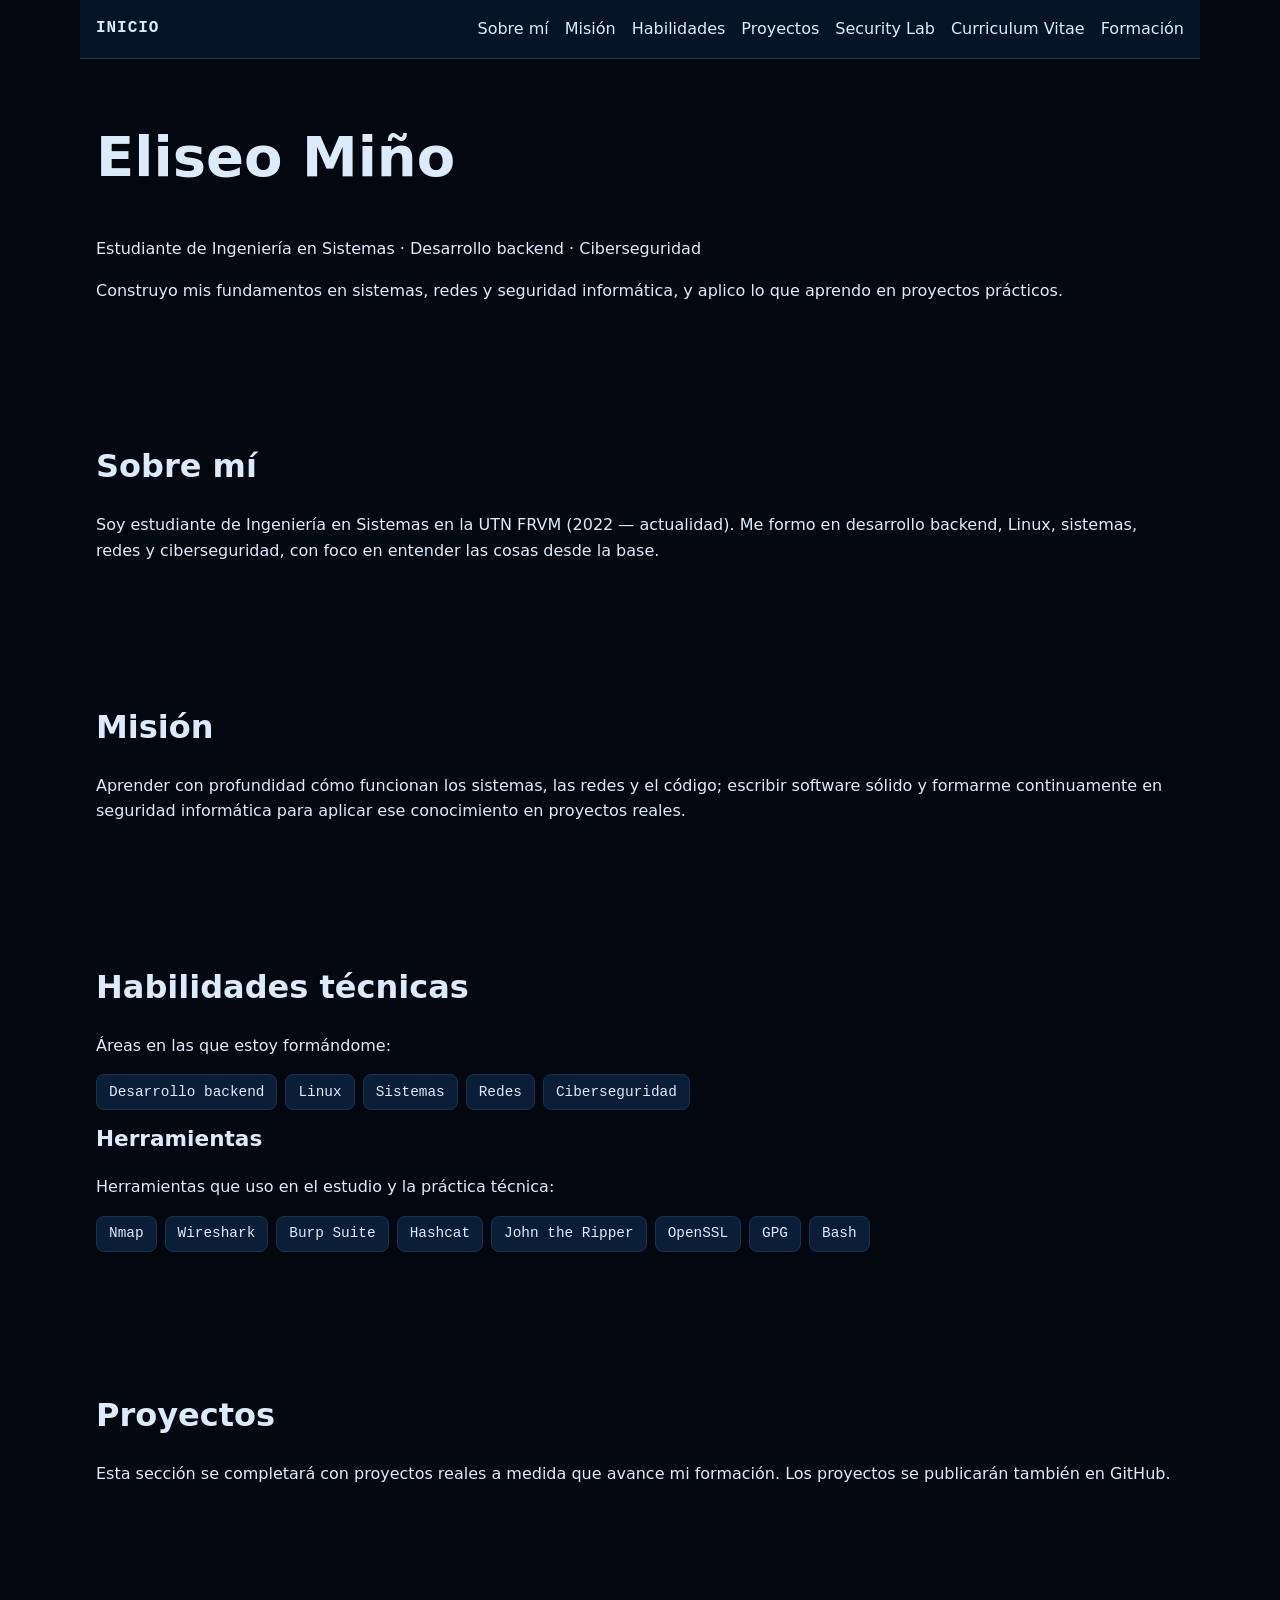
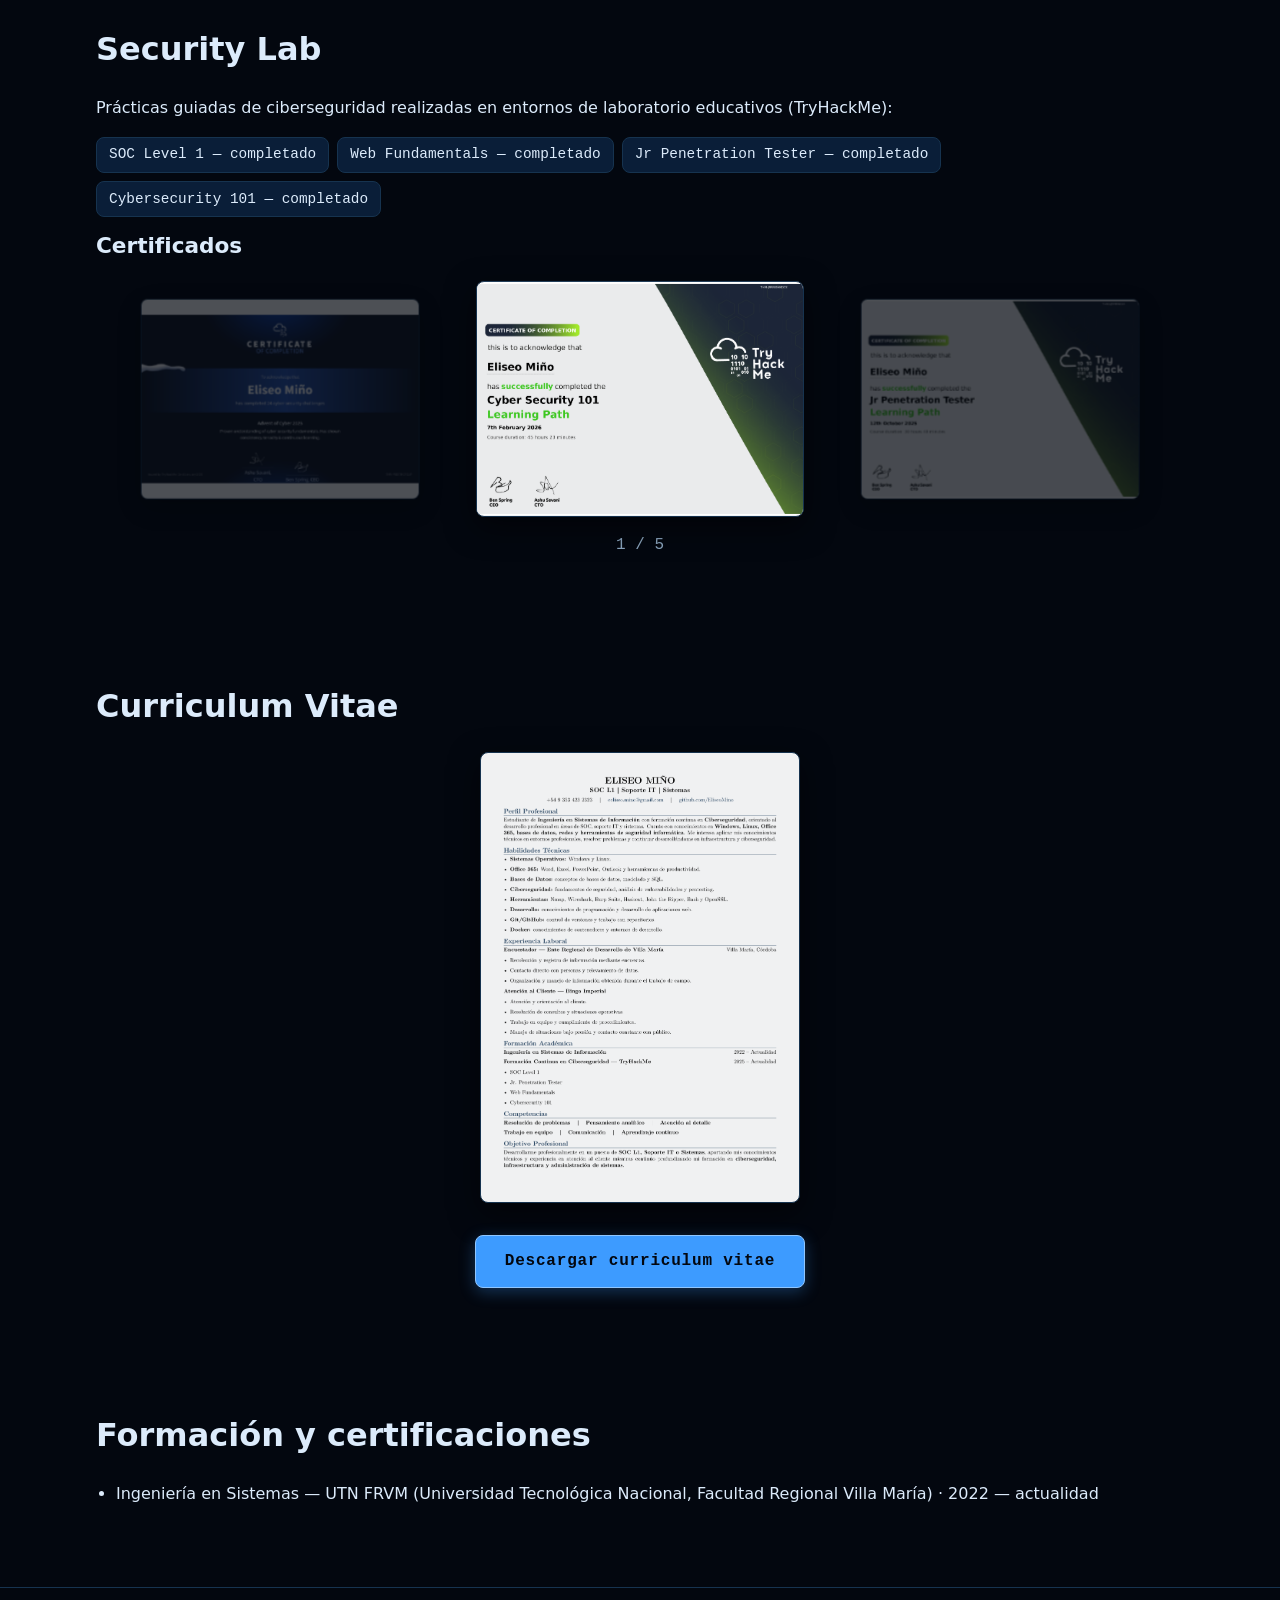
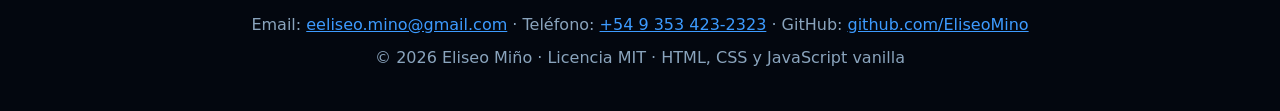
==== index.html @ e54cd727 "c8" ====
<!DOCTYPE html>
<html lang="es-AR">
<head>
  <meta charset="UTF-8">
  <meta name="viewport" content="width=device-width, initial-scale=1.0">
  <meta name="description" content="Portfolio de Eliseo Miño, estudiante de Ingeniería en Sistemas, desarrollador backend y estudiante de ciberseguridad.">
  <meta name="author" content="Eliseo Miño">
  <title>Eliseo Miño — Ingeniería en Sistemas, Desarrollo y Ciberseguridad</title>
  <link rel="stylesheet" href="css/base.css">
  <link rel="stylesheet" href="css/components.css">
  <link rel="stylesheet" href="css/sections.css">
  <link rel="stylesheet" href="css/responsive.css">
</head>
<body>
  <a class="skip-link" href="#contenido">Saltar al contenido</a>

  <header class="site-header">
    <a class="site-header__brand" href="#hero">INICIO</a>
    <nav class="site-nav" aria-label="Navegación principal">
      <ul>
        <li><a href="#sobre-mi">Sobre mí</a></li>
        <li><a href="#mision">Misión</a></li>
        <li><a href="#habilidades">Habilidades</a></li>
        <li><a href="#proyectos">Proyectos</a></li>
        <li><a href="#security-lab">Security Lab</a></li>
        <li><a href="#cv">Curriculum Vitae</a></li>
        <li><a href="#formacion">Formación</a></li>
      </ul>
    </nav>
  </header>

  <main id="contenido">
    <section id="hero" class="section section--hero" aria-labelledby="hero-titulo">
      <h1 id="hero-titulo">Eliseo Miño</h1>
      <p class="hero__rol">Estudiante de Ingeniería en Sistemas · Desarrollo backend · Ciberseguridad</p>
      <p class="hero__resumen">Construyo mis fundamentos en sistemas, redes y seguridad informática, y aplico lo que aprendo en proyectos prácticos.</p>
    </section>

    <section id="sobre-mi" class="section" aria-labelledby="sobre-mi-titulo">
      <h2 id="sobre-mi-titulo">Sobre mí</h2>
      <p>Soy estudiante de Ingeniería en Sistemas en la UTN FRVM (2022 — actualidad). Me formo en desarrollo backend, Linux, sistemas, redes y ciberseguridad, con foco en entender las cosas desde la base.</p>
    </section>

    <section id="mision" class="section" aria-labelledby="mision-titulo">
      <h2 id="mision-titulo">Misión</h2>
      <p>Aprender con profundidad cómo funcionan los sistemas, las redes y el código; escribir software sólido y formarme continuamente en seguridad informática para aplicar ese conocimiento en proyectos reales.</p>
    </section>

    <section id="habilidades" class="section" aria-labelledby="habilidades-titulo">
      <h2 id="habilidades-titulo">Habilidades técnicas</h2>
      <p>Áreas en las que estoy formándome:</p>
      <ul class="tags" id="areas-list">
        <li>Desarrollo backend</li>
        <li>Linux</li>
        <li>Sistemas</li>
        <li>Redes</li>
        <li>Ciberseguridad</li>
      </ul>
      <h3>Herramientas</h3>
      <p>Herramientas que uso en el estudio y la práctica técnica:</p>
      <ul class="tags" id="tools-list">
        <li>Nmap</li>
        <li>Wireshark</li>
        <li>Burp Suite</li>
        <li>Hashcat</li>
        <li>John the Ripper</li>
        <li>OpenSSL</li>
        <li>GPG</li>
        <li>Bash</li>
      </ul>
    </section>

    <section id="proyectos" class="section" aria-labelledby="proyectos-titulo">
      <h2 id="proyectos-titulo">Proyectos</h2>
      <p>Esta sección se completará con proyectos reales a medida que avance mi formación. Los proyectos se publicarán también en GitHub.</p>
      <div id="proyectos__card-list" class="project-card-list"></div>
    </section>

    <section id="security-lab" class="section" aria-labelledby="security-lab-titulo">
      <h2 id="security-lab-titulo">Security Lab</h2>
      <p>Prácticas guiadas de ciberseguridad realizadas en entornos de laboratorio educativos (TryHackMe):</p>
      <ul class="tags" id="security-list">
        <li>SOC Level 1 — completado</li>
        <li>Web Fundamentals — completado</li>
        <li>Jr Penetration Tester — completado</li>
        <li>Cybersecurity 101 — completado</li>
      </ul>
      <h3 id="certificados-titulo">Certificados</h3>
      <div class="cert-slider" id="cert-slider" aria-label="Certificados de los Security Labs">
        <ul class="cert-slider__track" tabindex="0" aria-label="Galería de certificados. Las imágenes laterales cambian el certificado visible.">
          <li class="cert-slide">
            <img src="assets/images/THM-101.webp" alt="Certificado TryHackMe — THM-101">
          </li>
          <li class="cert-slide">
            <img src="assets/images/THM-RED1.webp" alt="Certificado TryHackMe — THM-RED1">
          </li>
          <li class="cert-slide">
            <img src="assets/images/THM-RED2.webp" alt="Certificado TryHackMe — THM-RED2">
          </li>
          <li class="cert-slide">
            <img src="assets/images/THM-SOC1.webp" alt="Certificado TryHackMe — THM-SOC1">
          </li>
          <li class="cert-slide">
            <img src="assets/images/THM-WDETHCFOJP.webp" alt="Certificado TryHackMe — THM-WDETHCFOJP">
          </li>
        </ul>
        <p class="cert-slider__counter" id="cert-counter" aria-live="polite">1 / 5</p>
      </div>
    </section>

    <section id="cv" class="section" aria-labelledby="cv-titulo">
      <h2 id="cv-titulo">Curriculum Vitae</h2>
      <figure class="cv-preview">
        <img class="cv-preview__img" src="assets/images/CV.webp" alt="Vista previa del curriculum vitae de Eliseo Miño">
      </figure>
      <p class="cv-actions">
        <a class="btn" href="assets/documents/CV.pdf" download>Descargar curriculum vitae</a>
      </p>
    </section>

    <section id="formacion" class="section" aria-labelledby="formacion-titulo">
      <h2 id="formacion-titulo">Formación y certificaciones</h2>
      <ul>
        <li>Ingeniería en Sistemas — UTN FRVM (Universidad Tecnológica Nacional, Facultad Regional Villa María) · 2022 — actualidad</li>
      </ul>
    </section>
  </main>

  <footer class="site-footer">
    <p class="site-footer__contact">
      Email: <a href="mailto:eeliseo.mino@gmail.com">eeliseo.mino@gmail.com</a> ·
      Teléfono: <a href="tel:+5493534232323">+54 9 353 423-2323</a> ·
      GitHub: <a href="https://github.com/EliseoMino" rel="noopener noreferrer">github.com/EliseoMino</a>
    </p>
    <p>© 2026 Eliseo Miño · Licencia MIT · HTML, CSS y JavaScript vanilla</p>
  </footer>

  <div class="lightbox" id="cert-lightbox" hidden role="dialog" aria-modal="true" aria-label="Vista ampliada de imagen">
    <figure class="lightbox__figure">
      <img id="cert-lightbox-img" src="" alt="">
      <figcaption id="cert-lightbox-caption" class="lightbox__caption"></figcaption>
    </figure>
    <button type="button" id="cert-lightbox-close" class="lightbox__close">Cerrar</button>
  </div>

  <script src="data/projects.js"></script>
  <script src="js/main.js"></script>
  <script src="js/navigation.js"></script>
  <script src="js/terminal.js"></script>
</body>
</html>
---- css/base.css ----
:root {
  --abyss: #03070f;
  --deep: #061428;
  --surface: #0a1e38;
  --border: #16334f;
  --accent: #3d9bff;
  --accent-soft: #8fc6ff;
  --text: #dcebfb;
  --muted: #8aa4bd;

  --font-sans: system-ui, "Segoe UI", Roboto, "Helvetica Neue", Arial, sans-serif;
  --font-mono: ui-monospace, "Cascadia Code", "JetBrains Mono", Consolas, monospace;

  --space-xs: 0.5rem;
  --space-sm: 1rem;
  --space-md: 1.5rem;
  --space-lg: 2.5rem;
  --space-xl: 4rem;

  --radius: 8px;
  --content-max: 70rem;
}

*,
*::before,
*::after {
  box-sizing: border-box;
}

html {
  scroll-behavior: smooth;
  scroll-padding-top: 5rem;
}

body {
  margin: 0;
  background-color: var(--abyss);
  color: var(--text);
  font-family: var(--font-sans);
  line-height: 1.6;
  -webkit-font-smoothing: antialiased;
}

h1,
h2,
h3,
h4 {
  margin-top: 0;
  line-height: 1.2;
}

h1 {
  font-size: clamp(2rem, 5vw, 3.5rem);
}

h2 {
  font-size: clamp(1.5rem, 3vw, 2rem);
}

h3 {
  font-size: clamp(1.1rem, 2vw, 1.35rem);
}

p,
ul,
ol {
  margin-top: 0;
}

ul,
ol {
  padding-left: 1.25rem;
}

a {
  color: var(--accent);
}

a:focus-visible {
  outline: 2px solid var(--accent-soft);
  outline-offset: 2px;
}

::selection {
  background-color: var(--accent);
  color: var(--abyss);
}

.sr-only {
  position: absolute;
  width: 1px;
  height: 1px;
  padding: 0;
  margin: -1px;
  overflow: hidden;
  clip: rect(0 0 0 0);
  white-space: nowrap;
  border: 0;
}

@media (prefers-reduced-motion: reduce) {
  html {
    scroll-behavior: auto;
  }

  *,
  *::before,
  *::after {
    animation-duration: 0.001ms !important;
    animation-iteration-count: 1 !important;
    transition-duration: 0.001ms !important;
  }
}
---- css/components.css ----
.skip-link {
  position: absolute;
  left: -999px;
  top: 0;
  z-index: 100;
  background-color: var(--surface);
  color: var(--text);
  padding: var(--space-sm);
  border-radius: 0 0 var(--radius) 0;
}

.skip-link:focus {
  left: 0;
}

.tags {
  display: flex;
  flex-wrap: wrap;
  gap: var(--space-xs);
  list-style: none;
  padding-left: 0;
}

.tags li {
  background-color: var(--surface);
  border: 1px solid var(--border);
  border-radius: var(--radius);
  padding: 0.35rem 0.75rem;
  font-family: var(--font-mono);
  font-size: 0.9rem;
}

.cert-slider {
  --cert-w: clamp(13rem, 32vw, 20.5rem);
  --cert-gap: clamp(1rem, 3vw, 2rem);
  --cert-offset: calc(var(--cert-w) + var(--cert-gap));
  --cert-h: calc(var(--cert-w) * 0.72);
  max-width: 100%;
  margin-inline: auto;
}

.cert-slider__track {
  display: flex;
  flex-wrap: wrap;
  justify-content: center;
  gap: var(--space-sm);
  margin: 0;
  padding: 0;
  list-style: none;
}

.cert-slide {
  width: var(--cert-w);
  max-width: 100%;
}

.cert-slide img {
  display: block;
  width: 100%;
  height: auto;
  background-color: #ffffff;
  border: 1px solid var(--border);
  border-radius: var(--radius);
  box-shadow: 0 10px 30px rgba(0, 0, 0, 0.55);
}

.cert-slider.is-js .cert-slider__track {
  height: var(--cert-h);
  flex-wrap: nowrap;
  position: relative;
}

.cert-slider.is-js .cert-slide {
  position: absolute;
  top: 50%;
  left: 50%;
  width: var(--cert-w);
  max-width: 82vw;
  height: 100%;
  transform: translate(-50%, -50%) scale(0.85);
  opacity: 0.4;
  filter: brightness(0.75) saturate(0.9);
  transition: transform 0.6s ease, opacity 0.6s ease, filter 0.6s ease;
  will-change: transform, opacity;
  cursor: pointer;
}

.cert-slider.is-js .cert-slide:focus-visible {
  outline: 2px solid var(--accent-soft);
  outline-offset: 2px;
}

.cert-slider.is-js .cert-slide img {
  width: 100%;
  height: 100%;
  object-fit: contain;
}

.cert-slider.is-js .cert-slide[hidden] {
  display: none;
}

.cert-slider.is-js .cert-slide.is-active {
  transform: translate(-50%, -50%) scale(1);
  opacity: 1;
  filter: none;
  z-index: 3;
}

.cert-slider.is-js .cert-slide.is-prev,
.cert-slider.is-js .cert-slide.is-next {
  z-index: 2;
}

.cert-slider.is-js .cert-slide.is-prev {
  transform: translate(calc(-50% - var(--cert-offset)), -50%) scale(0.85);
}

.cert-slider.is-js .cert-slide.is-next {
  transform: translate(calc(-50% + var(--cert-offset)), -50%) scale(0.85);
}

.cert-slider__counter {
  margin: var(--space-sm) 0 0;
  color: var(--muted);
  font-family: var(--font-mono);
  text-align: center;
}

.btn {
  display: inline-block;
  background-color: var(--accent);
  color: var(--abyss);
  border: 1px solid var(--accent-soft);
  border-radius: var(--radius);
  padding: 0.8rem 1.8rem;
  min-height: 48px;
  font-family: var(--font-mono);
  font-size: 1rem;
  font-weight: 700;
  letter-spacing: 0.05em;
  text-decoration: none;
  box-shadow: 0 4px 16px rgba(61, 155, 255, 0.3);
  transition: background-color 0.2s ease, box-shadow 0.2s ease, transform 0.2s ease;
  cursor: pointer;
}

.btn:hover {
  background-color: var(--accent-soft);
  color: var(--abyss);
  box-shadow: 0 6px 20px rgba(61, 155, 255, 0.4);
}

.btn:focus-visible {
  outline: 2px solid var(--text);
  outline-offset: 3px;
  box-shadow: 0 0 0 5px rgba(61, 155, 255, 0.35);
}

.lightbox {
  position: fixed;
  inset: 0;
  z-index: 200;
  display: flex;
  align-items: center;
  justify-content: center;
  background-color: rgba(0, 0, 0, 0.88);
  padding: var(--space-sm);
}

.lightbox[hidden] {
  display: none;
}

.lightbox__figure {
  margin: 0;
  max-width: 100%;
}

.lightbox__figure img {
  display: block;
  width: auto;
  max-width: 92vw;
  max-height: 82vh;
  background-color: #ffffff;
  border: 1px solid var(--border);
  border-radius: var(--radius);
  box-shadow: 0 20px 60px rgba(0, 0, 0, 0.6);
}

.lightbox__caption {
  margin-top: var(--space-sm);
  color: var(--text);
  font-family: var(--font-mono);
  text-align: center;
  opacity: 0.85;
}

.lightbox__close {
  position: absolute;
  top: var(--space-sm);
  right: var(--space-sm);
  background-color: var(--surface);
  color: var(--text);
  border: 1px solid var(--border);
  border-radius: var(--radius);
  padding: 0.5rem 1rem;
  min-height: 44px;
  font: inherit;
  cursor: pointer;
}

.lightbox__close:hover {
  border-color: var(--accent);
  color: var(--accent-soft);
}

.lightbox__close:focus-visible {
  outline: 2px solid var(--accent-soft);
  outline-offset: 2px;
}

.has-lightbox {
  overflow: hidden;
}
---- css/sections.css ----
.section {
  max-width: var(--content-max);
  margin-inline: auto;
  padding-inline: var(--space-sm);
  padding-block: var(--space-xl);
}

.section--hero {
  padding-block-start: var(--space-xl);
}

.site-header {
  position: sticky;
  top: 0;
  z-index: 50;
  display: flex;
  align-items: center;
  justify-content: space-between;
  flex-wrap: wrap;
  gap: var(--space-sm);
  max-width: var(--content-max);
  margin-inline: auto;
  padding-inline: var(--space-sm);
  padding-block: var(--space-sm);
  background-color: rgba(6, 20, 40, 0.96);
  border-bottom: 1px solid var(--border);
}

.site-header__brand {
  font-family: var(--font-mono);
  font-weight: 600;
  letter-spacing: 0.06em;
  color: var(--text);
  text-decoration: none;
}

.site-nav ul {
  display: flex;
  flex-wrap: wrap;
  gap: var(--space-sm);
  list-style: none;
  margin: 0;
  padding: 0;
}

.site-nav a {
  color: var(--text);
  text-decoration: none;
}

.site-nav a:hover {
  color: var(--accent);
}

.site-footer {
  border-top: 1px solid var(--border);
  color: var(--muted);
  padding-block: var(--space-md);
  text-align: center;
}

.site-footer__contact {
  margin-bottom: var(--space-xs);
}

.cv-preview {
  margin: 0;
  text-align: center;
}

.cv-preview__img {
  max-width: min(20rem, 100%);
  height: auto;
  background-color: #f0f1f2;
  border: 1px solid var(--border);
  border-radius: var(--radius);
  box-shadow: 0 10px 30px rgba(0, 0, 0, 0.55);
  cursor: zoom-in;
}

.cv-preview__img:focus-visible {
  outline: 2px solid var(--accent-soft);
  outline-offset: 2px;
}

.cv-actions {
  margin: var(--space-md) 0 0;
  text-align: center;
}
---- css/responsive.css ----
@media (max-width: 40rem) {
  .cert-slider {
    --cert-w: clamp(8.5rem, 31vw, 11.5rem);
    --cert-gap: 1rem;
  }
}
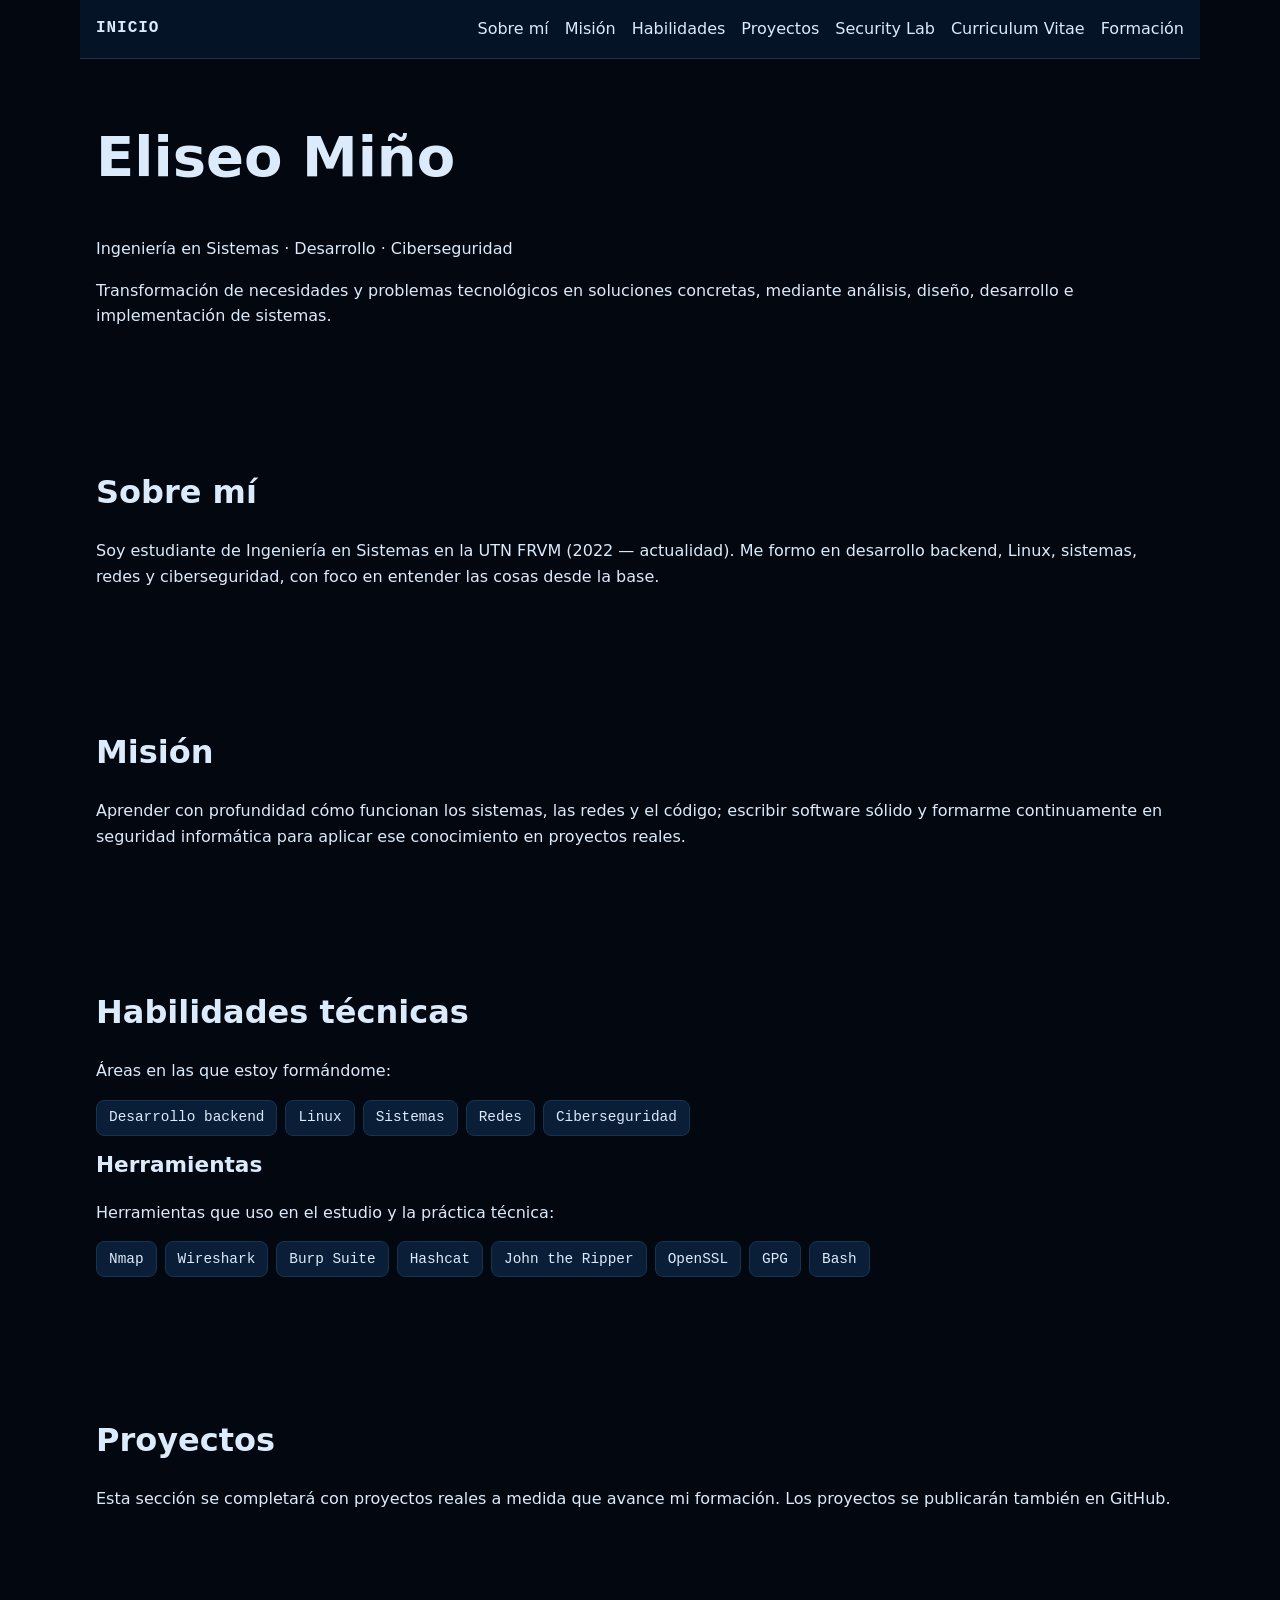
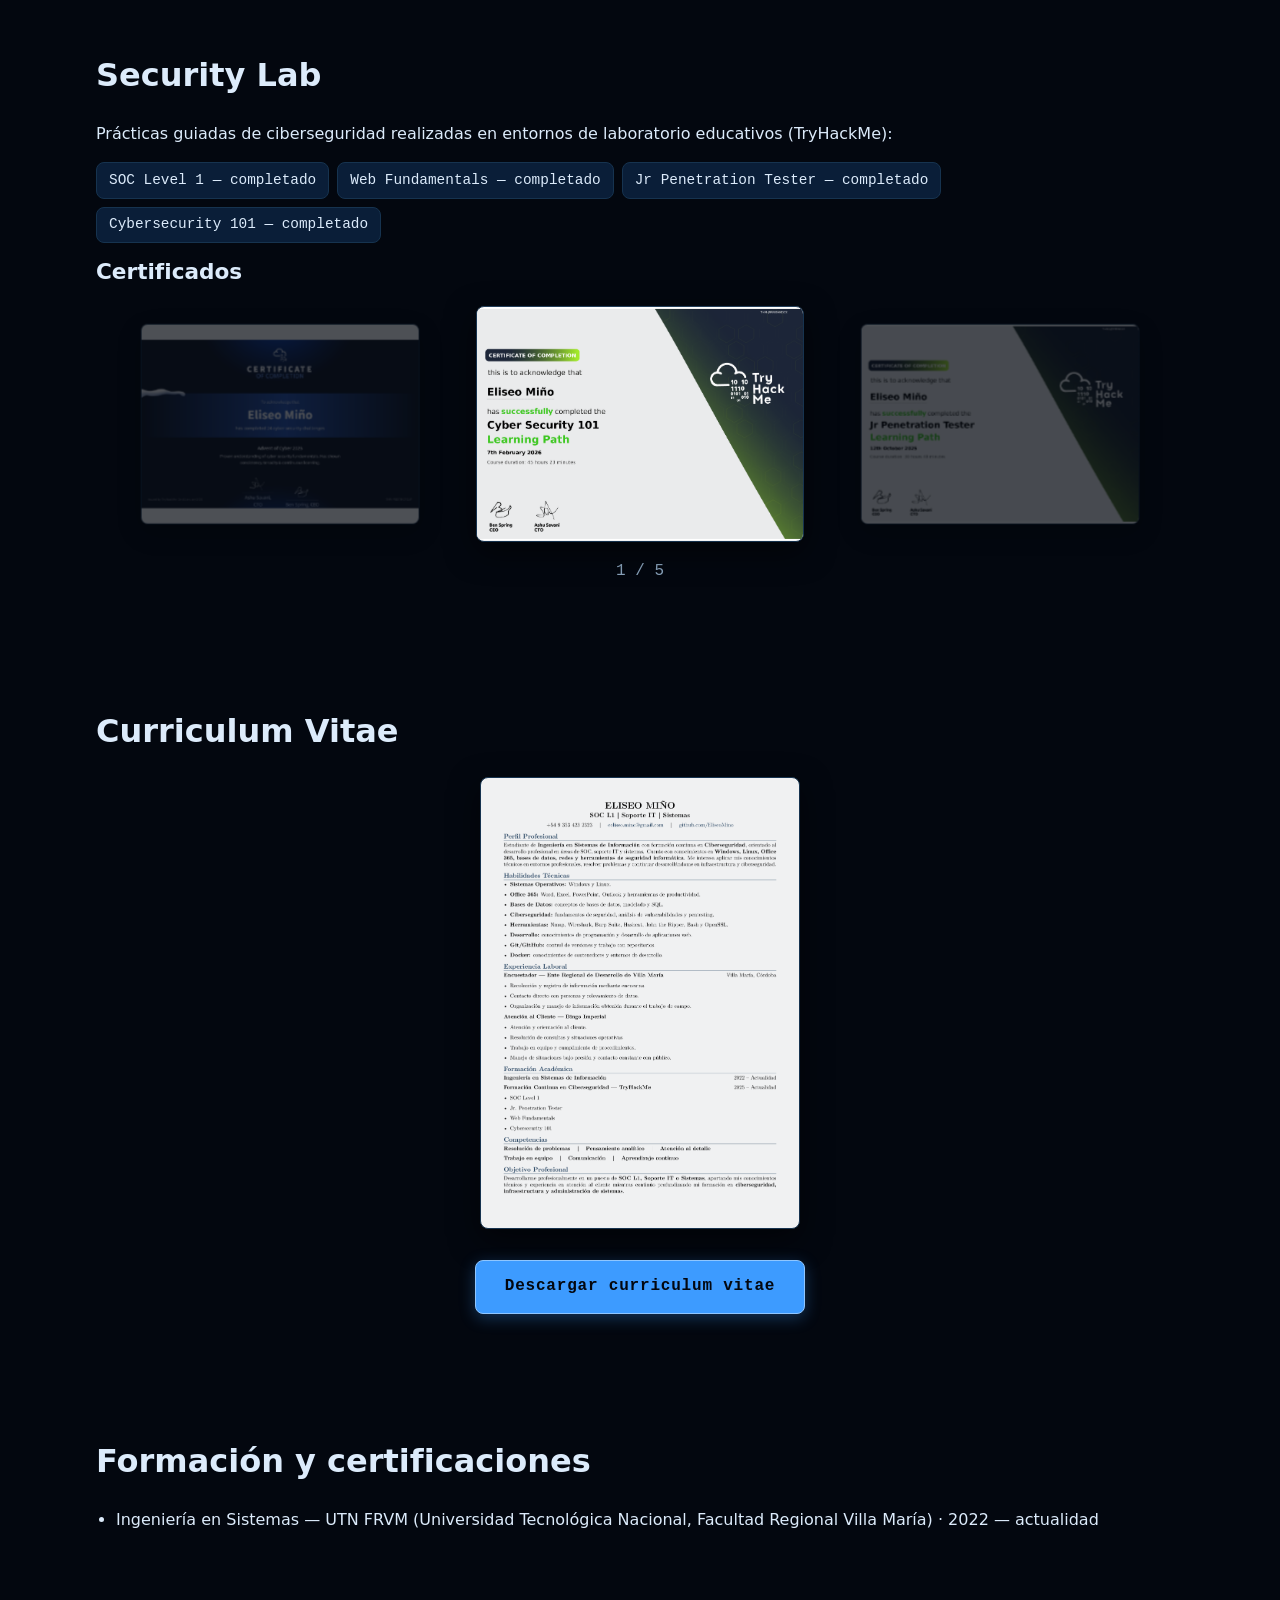
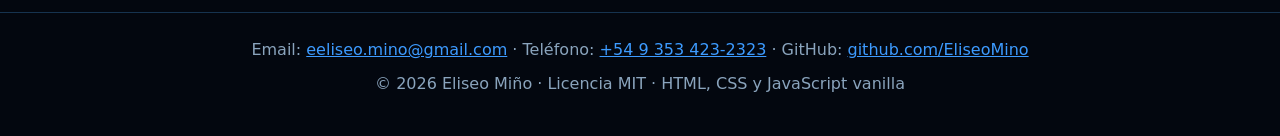
==== commit 1974c2a2: "c10" ====
--- a/index.html
+++ b/index.html
@@ -32,8 +32,8 @@
   <main id="contenido">
     <section id="hero" class="section section--hero" aria-labelledby="hero-titulo">
       <h1 id="hero-titulo">Eliseo Miño</h1>
-      <p class="hero__rol">Estudiante de Ingeniería en Sistemas · Desarrollo backend · Ciberseguridad</p>
-      <p class="hero__resumen">Construyo mis fundamentos en sistemas, redes y seguridad informática, y aplico lo que aprendo en proyectos prácticos.</p>
+      <p class="hero__rol">Ingeniería en Sistemas · Desarrollo · Ciberseguridad</p>
+      <p class="hero__resumen">Transformación de necesidades y problemas tecnológicos en soluciones concretas, mediante análisis, diseño, desarrollo e implementación de sistemas.</p>
     </section>
 
     <section id="sobre-mi" class="section" aria-labelledby="sobre-mi-titulo">
@@ -138,6 +138,9 @@
   <div class="lightbox" id="cert-lightbox" hidden role="dialog" aria-modal="true" aria-label="Vista ampliada de imagen">
     <figure class="lightbox__figure">
       <img id="cert-lightbox-img" src="" alt="">
+      <object id="cert-lightbox-pdf" class="lightbox__pdf" type="application/pdf" data="" hidden>
+        <p><a href="assets/documents/CV.pdf">No se pudo mostrar el PDF. Descargar curriculum vitae.</a></p>
+      </object>
       <figcaption id="cert-lightbox-caption" class="lightbox__caption"></figcaption>
     </figure>
     <button type="button" id="cert-lightbox-close" class="lightbox__close">Cerrar</button>
--- a/css/components.css
+++ b/css/components.css
@@ -188,6 +188,21 @@
   box-shadow: 0 20px 60px rgba(0, 0, 0, 0.6);
 }
 
+.lightbox__figure img[hidden],
+.lightbox__pdf[hidden] {
+  display: none;
+}
+
+.lightbox__pdf {
+  display: block;
+  width: min(90vw, 60rem);
+  height: 85vh;
+  background-color: #f0f1f2;
+  border: 1px solid var(--border);
+  border-radius: var(--radius);
+  box-shadow: 0 20px 60px rgba(0, 0, 0, 0.6);
+}
+
 .lightbox__caption {
   margin-top: var(--space-sm);
   color: var(--text);
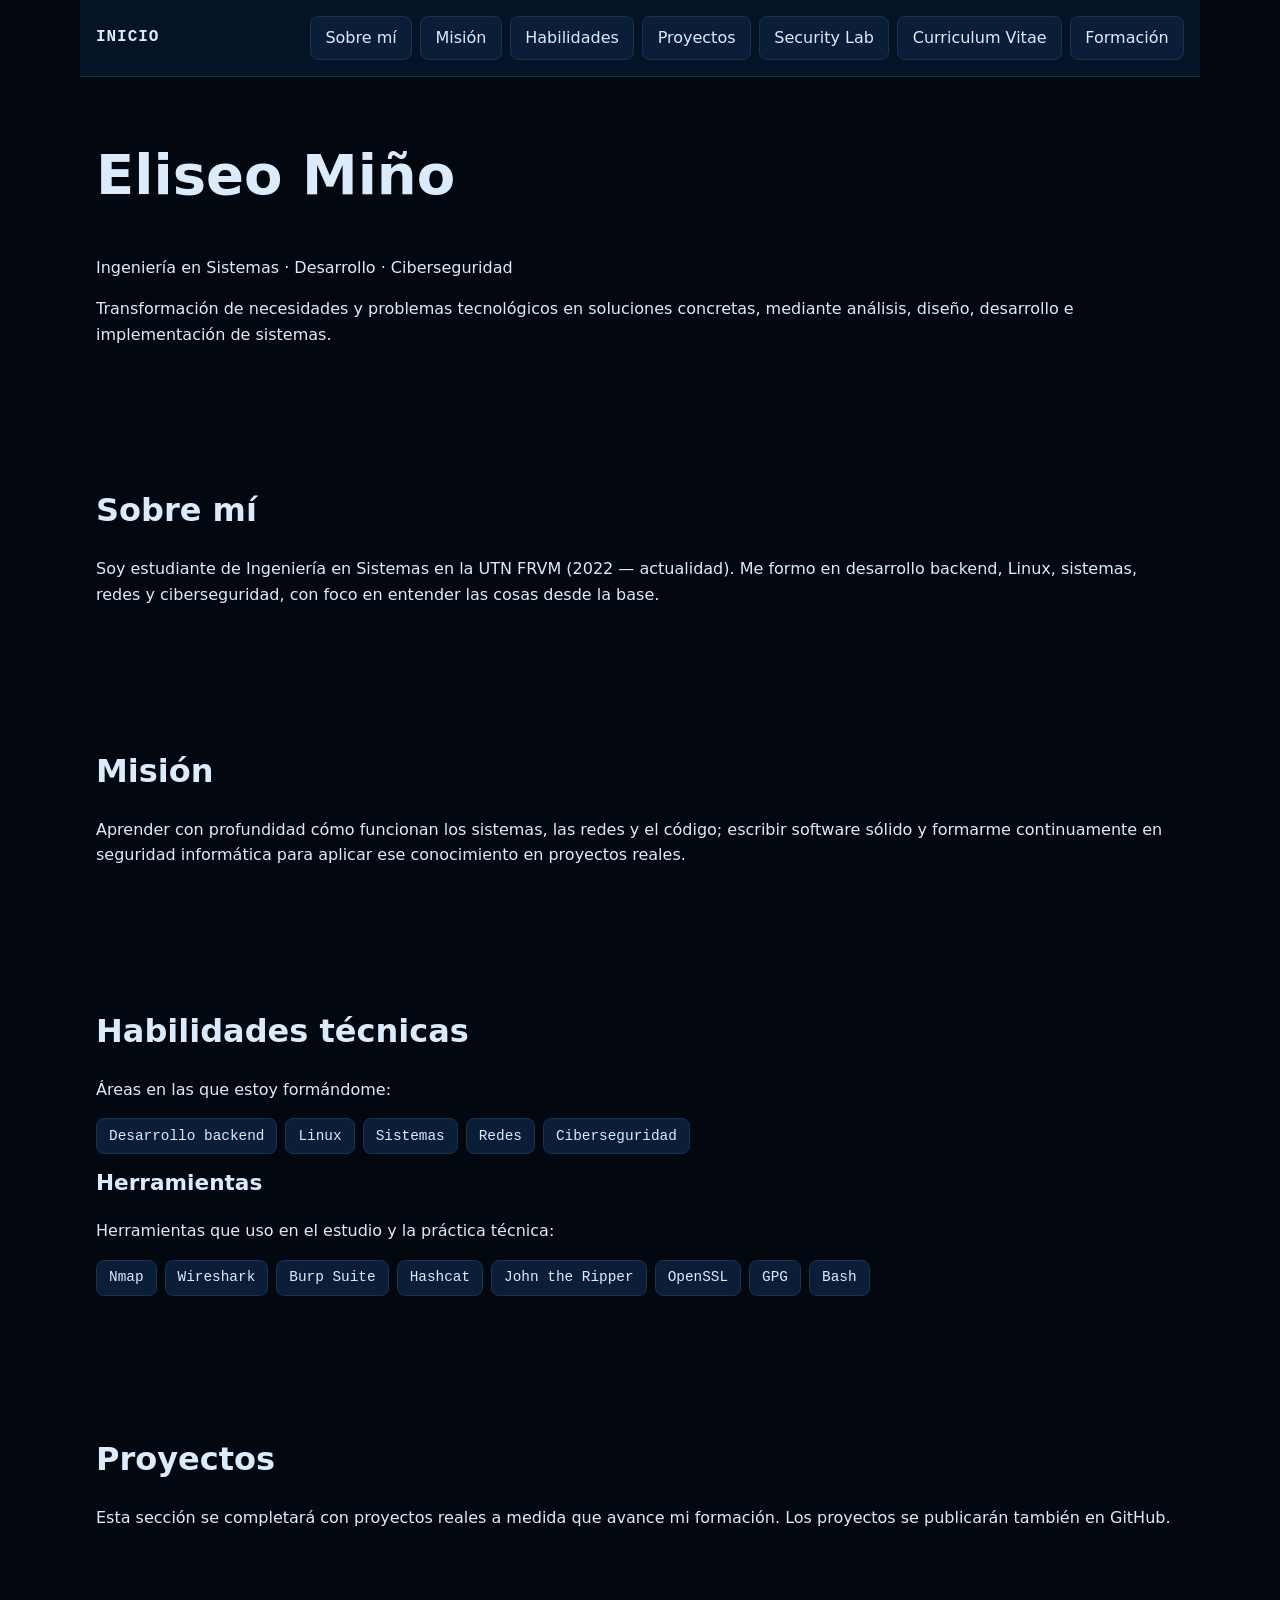
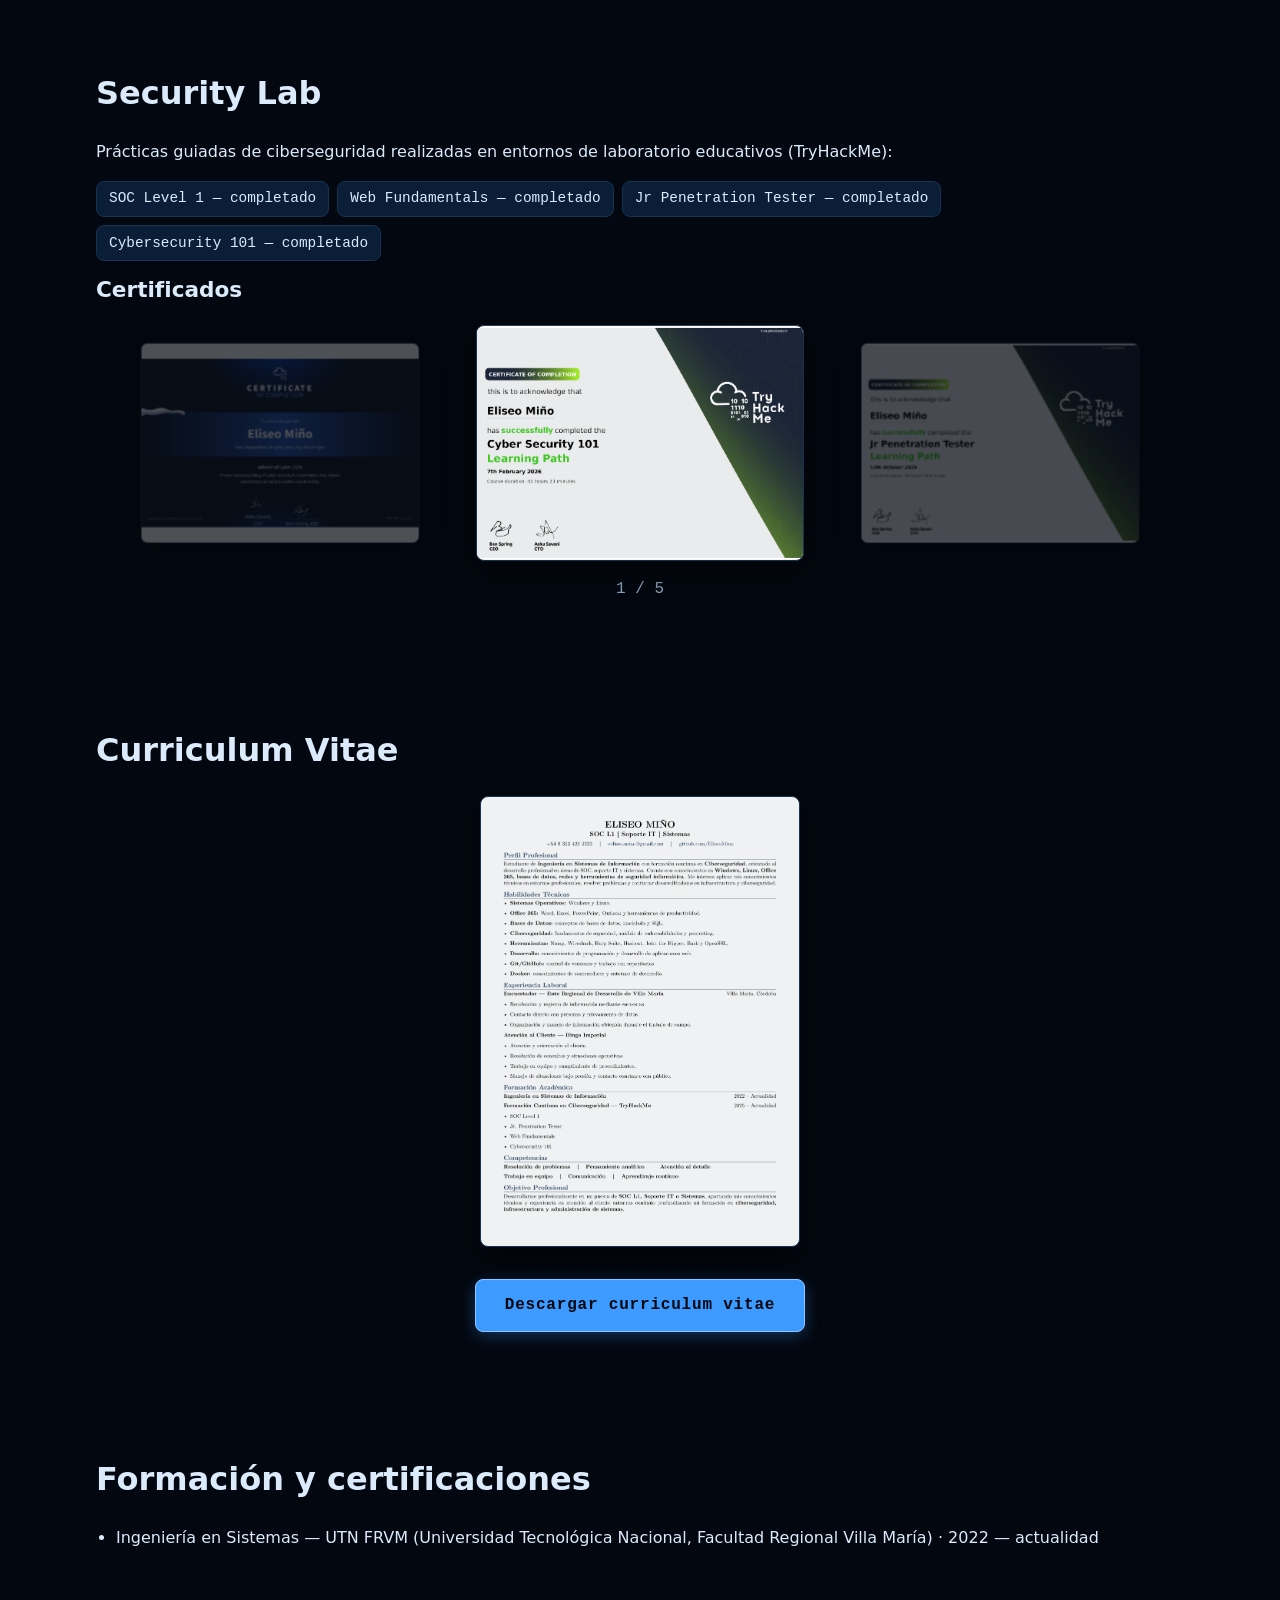
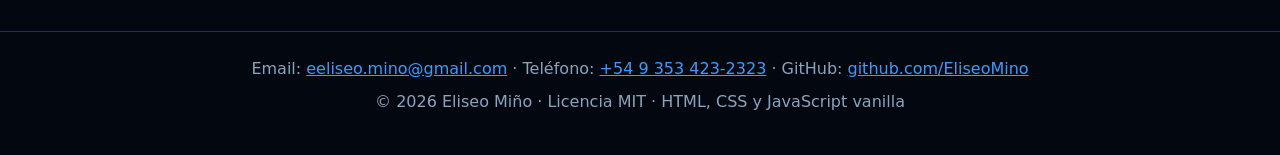
==== commit 4fac8f46: "c10" ====
--- a/index.html
+++ b/index.html
@@ -139,8 +139,9 @@
     <figure class="lightbox__figure">
       <img id="cert-lightbox-img" src="" alt="">
       <object id="cert-lightbox-pdf" class="lightbox__pdf" type="application/pdf" data="" hidden>
-        <p><a href="assets/documents/CV.pdf">No se pudo mostrar el PDF. Descargar curriculum vitae.</a></p>
+        <p><a href="assets/documents/CV.pdf" target="_blank" rel="noopener noreferrer">Tu navegador no permite previsualizar el PDF aquí. Abrirlo en una pestaña.</a></p>
       </object>
+      <a class="btn lightbox__open-pdf" id="cert-lightbox-open-pdf" href="assets/documents/CV.pdf" target="_blank" rel="noopener noreferrer" hidden>Abrir el PDF</a>
       <figcaption id="cert-lightbox-caption" class="lightbox__caption"></figcaption>
     </figure>
     <button type="button" id="cert-lightbox-close" class="lightbox__close">Cerrar</button>
--- a/css/sections.css
+++ b/css/sections.css
@@ -37,19 +37,30 @@
 .site-nav ul {
   display: flex;
   flex-wrap: wrap;
-  gap: var(--space-sm);
+  gap: var(--space-xs);
   list-style: none;
   margin: 0;
   padding: 0;
 }
 
 .site-nav a {
+  display: inline-flex;
+  align-items: center;
   color: var(--text);
   text-decoration: none;
+  background-color: var(--surface);
+  border: 1px solid var(--border);
+  border-radius: var(--radius);
+  padding: 0.45rem 0.9rem;
+  min-height: 44px;
+  line-height: 1.2;
+  transition: background-color 0.2s ease, border-color 0.2s ease, color 0.2s ease;
 }
 
 .site-nav a:hover {
-  color: var(--accent);
+  background-color: var(--border);
+  border-color: var(--accent);
+  color: var(--text);
 }
 
 .site-footer {
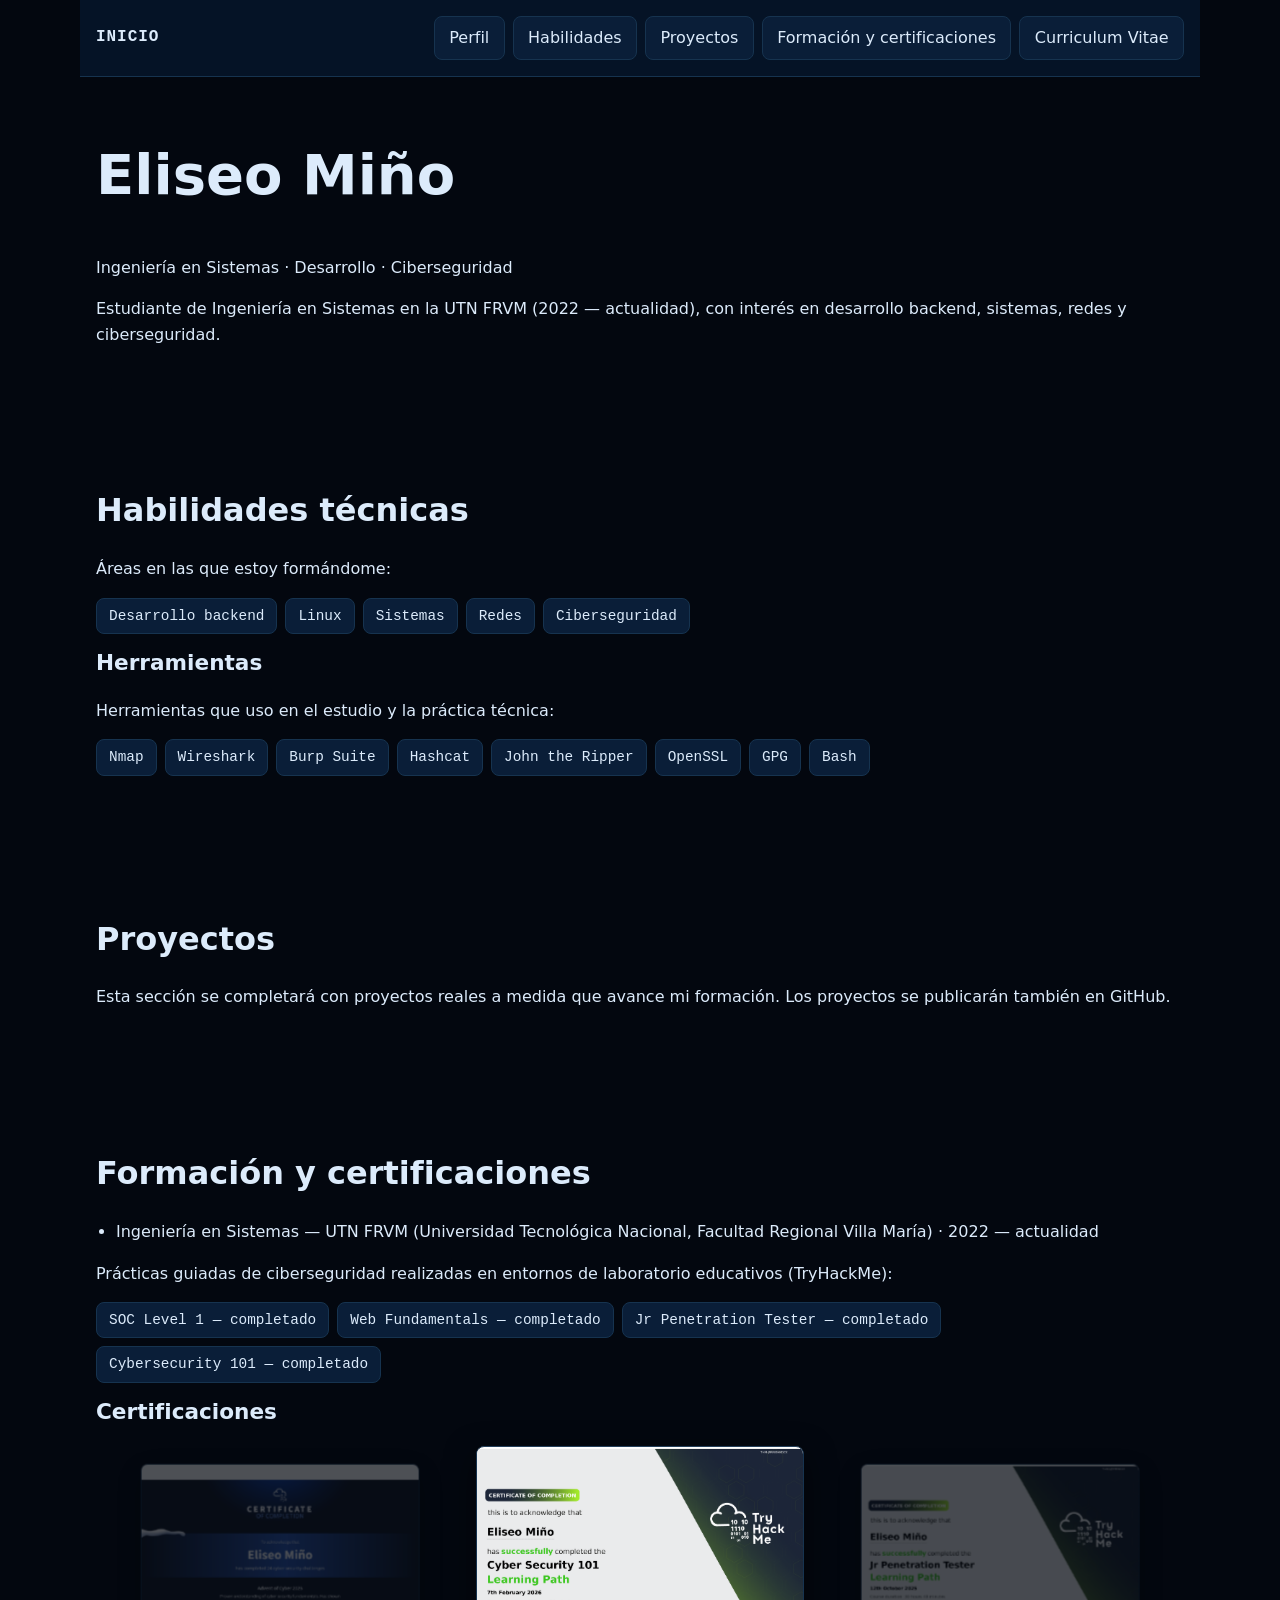
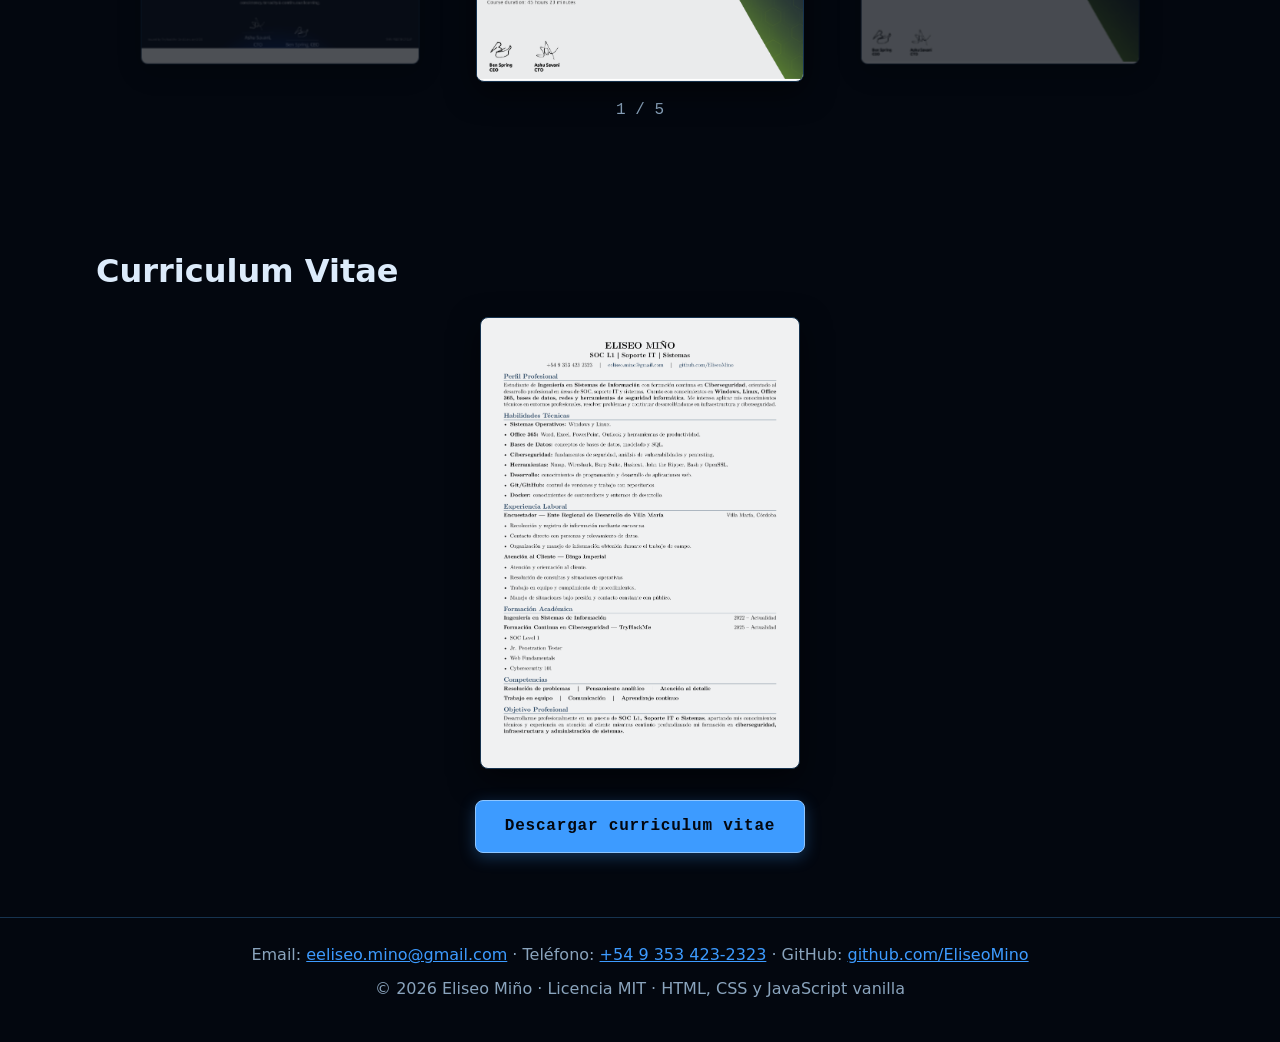
==== commit 18eca9b2: "cambios de posicionamiento de los titulos y mejoras visuales de informacion" ====
--- a/index.html
+++ b/index.html
@@ -3,9 +3,9 @@
 <head>
   <meta charset="UTF-8">
   <meta name="viewport" content="width=device-width, initial-scale=1.0">
-  <meta name="description" content="Portfolio de Eliseo Miño, estudiante de Ingeniería en Sistemas, desarrollador backend y estudiante de ciberseguridad.">
+  <meta name="description" content="Portfolio de Eliseo Miño, estudiante de Ingeniería en Sistemas en la UTN FRVM, con interés en desarrollo backend y ciberseguridad.">
   <meta name="author" content="Eliseo Miño">
-  <title>Eliseo Miño — Ingeniería en Sistemas, Desarrollo y Ciberseguridad</title>
+  <title>Eliseo Miño — Ingeniería en Sistemas y Desarrollo</title>
   <link rel="stylesheet" href="css/base.css">
   <link rel="stylesheet" href="css/components.css">
   <link rel="stylesheet" href="css/sections.css">
@@ -18,13 +18,11 @@
     <a class="site-header__brand" href="#hero">INICIO</a>
     <nav class="site-nav" aria-label="Navegación principal">
       <ul>
-        <li><a href="#sobre-mi">Sobre mí</a></li>
-        <li><a href="#mision">Misión</a></li>
+        <li><a href="#hero">Perfil</a></li>
         <li><a href="#habilidades">Habilidades</a></li>
         <li><a href="#proyectos">Proyectos</a></li>
-        <li><a href="#security-lab">Security Lab</a></li>
+        <li><a href="#formacion">Formación y certificaciones</a></li>
         <li><a href="#cv">Curriculum Vitae</a></li>
-        <li><a href="#formacion">Formación</a></li>
       </ul>
     </nav>
   </header>
@@ -33,17 +31,7 @@
     <section id="hero" class="section section--hero" aria-labelledby="hero-titulo">
       <h1 id="hero-titulo">Eliseo Miño</h1>
       <p class="hero__rol">Ingeniería en Sistemas · Desarrollo · Ciberseguridad</p>
-      <p class="hero__resumen">Transformación de necesidades y problemas tecnológicos en soluciones concretas, mediante análisis, diseño, desarrollo e implementación de sistemas.</p>
-    </section>
-
-    <section id="sobre-mi" class="section" aria-labelledby="sobre-mi-titulo">
-      <h2 id="sobre-mi-titulo">Sobre mí</h2>
-      <p>Soy estudiante de Ingeniería en Sistemas en la UTN FRVM (2022 — actualidad). Me formo en desarrollo backend, Linux, sistemas, redes y ciberseguridad, con foco en entender las cosas desde la base.</p>
-    </section>
-
-    <section id="mision" class="section" aria-labelledby="mision-titulo">
-      <h2 id="mision-titulo">Misión</h2>
-      <p>Aprender con profundidad cómo funcionan los sistemas, las redes y el código; escribir software sólido y formarme continuamente en seguridad informática para aplicar ese conocimiento en proyectos reales.</p>
+      <p class="hero__resumen">Estudiante de Ingeniería en Sistemas en la UTN FRVM (2022 — actualidad), con interés en desarrollo backend, sistemas, redes y ciberseguridad.</p>
     </section>
 
     <section id="habilidades" class="section" aria-labelledby="habilidades-titulo">
@@ -76,8 +64,11 @@
       <div id="proyectos__card-list" class="project-card-list"></div>
     </section>
 
-    <section id="security-lab" class="section" aria-labelledby="security-lab-titulo">
-      <h2 id="security-lab-titulo">Security Lab</h2>
+    <section id="formacion" class="section" aria-labelledby="formacion-titulo">
+      <h2 id="formacion-titulo">Formación y certificaciones</h2>
+      <ul>
+        <li>Ingeniería en Sistemas — UTN FRVM (Universidad Tecnológica Nacional, Facultad Regional Villa María) · 2022 — actualidad</li>
+      </ul>
       <p>Prácticas guiadas de ciberseguridad realizadas en entornos de laboratorio educativos (TryHackMe):</p>
       <ul class="tags" id="security-list">
         <li>SOC Level 1 — completado</li>
@@ -85,7 +76,7 @@
         <li>Jr Penetration Tester — completado</li>
         <li>Cybersecurity 101 — completado</li>
       </ul>
-      <h3 id="certificados-titulo">Certificados</h3>
+      <h3 id="certificados-titulo">Certificaciones</h3>
       <div class="cert-slider" id="cert-slider" aria-label="Certificados de los Security Labs">
         <ul class="cert-slider__track" tabindex="0" aria-label="Galería de certificados. Las imágenes laterales cambian el certificado visible.">
           <li class="cert-slide">
@@ -118,12 +109,6 @@
       </p>
     </section>
 
-    <section id="formacion" class="section" aria-labelledby="formacion-titulo">
-      <h2 id="formacion-titulo">Formación y certificaciones</h2>
-      <ul>
-        <li>Ingeniería en Sistemas — UTN FRVM (Universidad Tecnológica Nacional, Facultad Regional Villa María) · 2022 — actualidad</li>
-      </ul>
-    </section>
   </main>
 
   <footer class="site-footer">
@@ -152,4 +137,4 @@
   <script src="js/navigation.js"></script>
   <script src="js/terminal.js"></script>
 </body>
-</html>+</html>
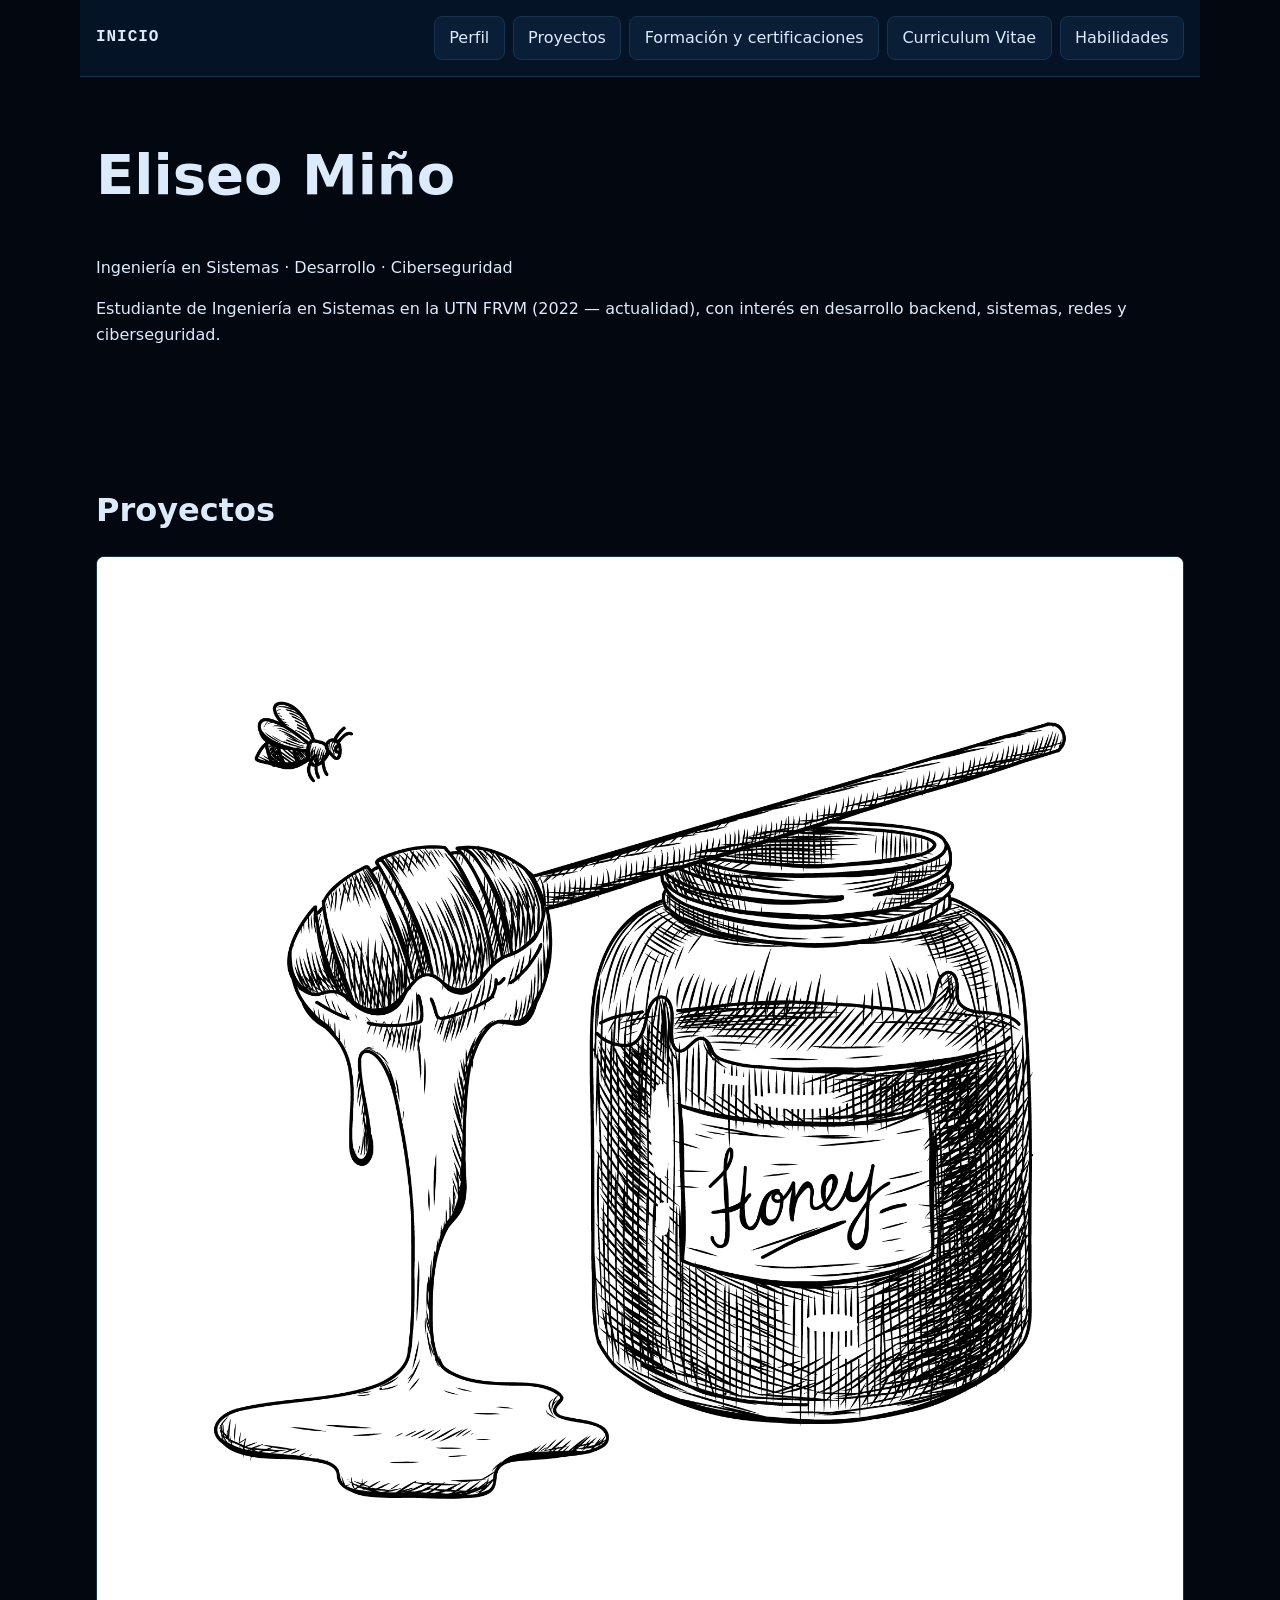
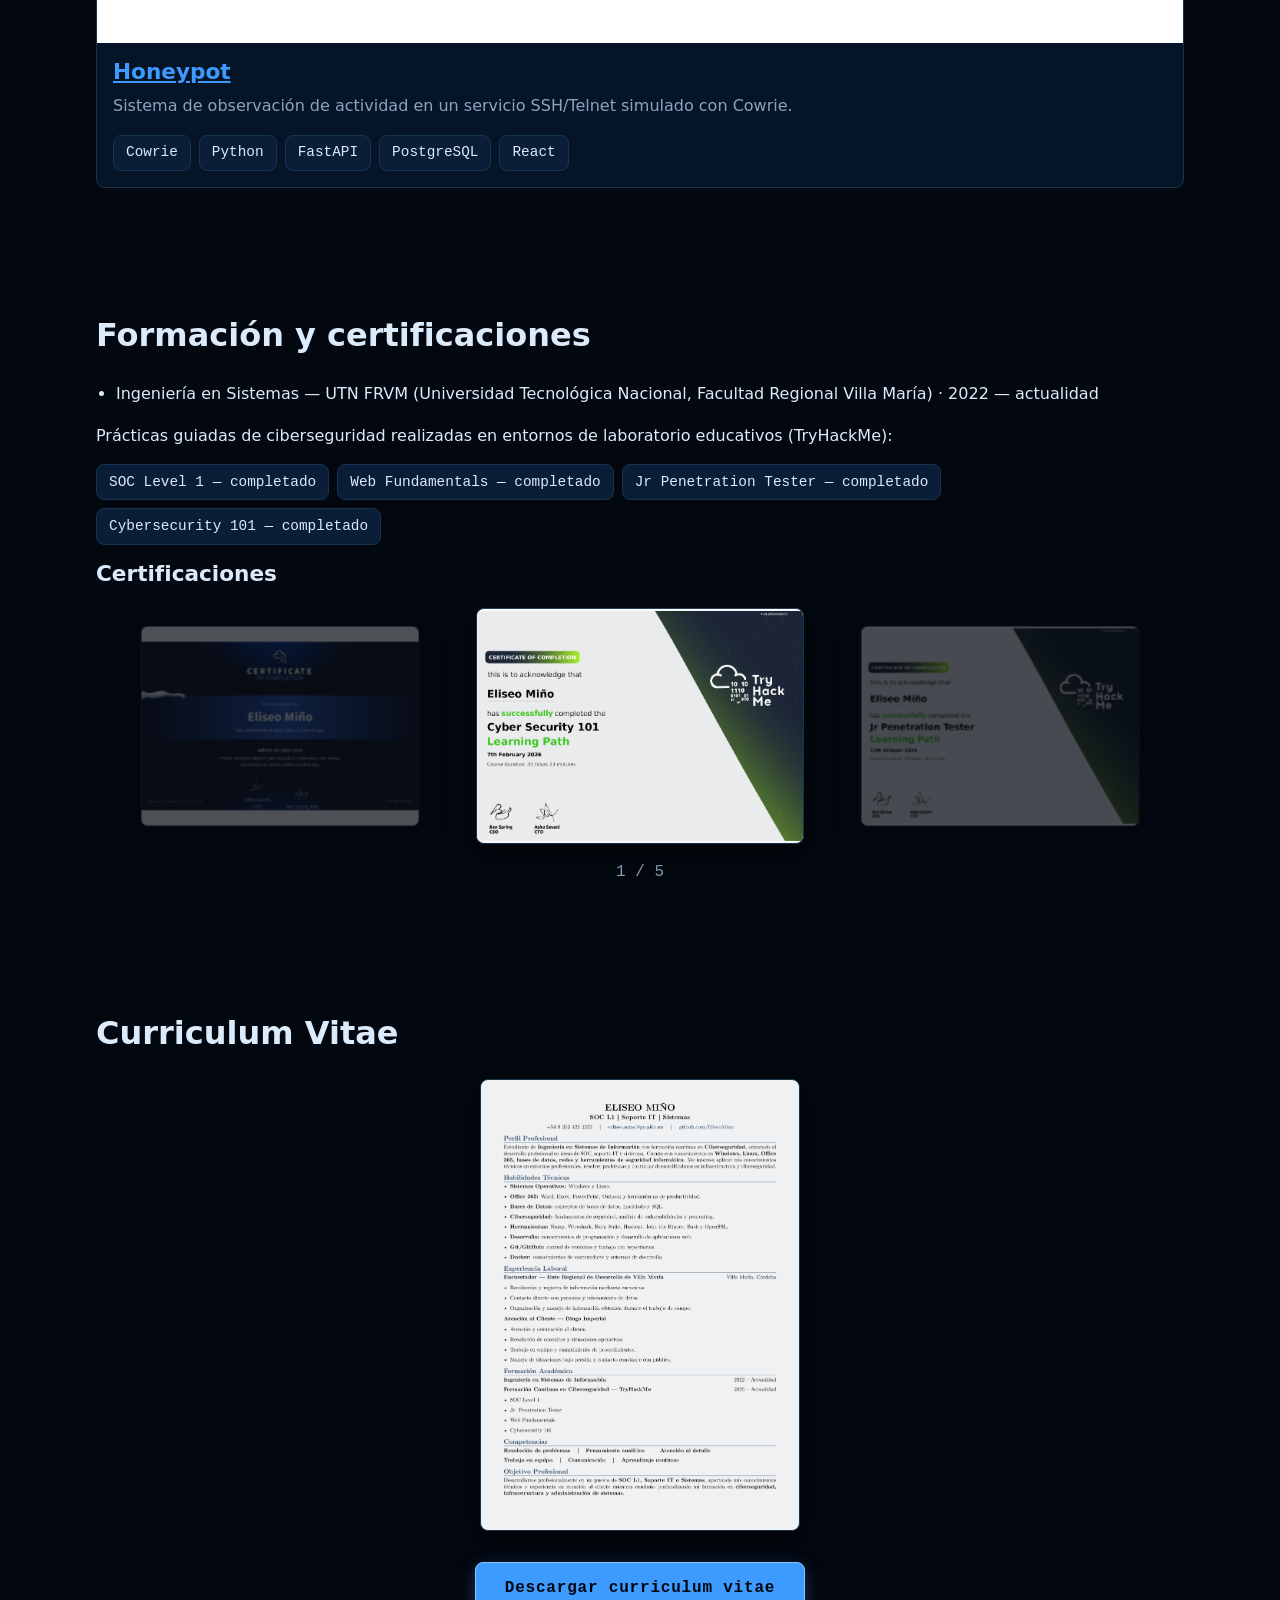
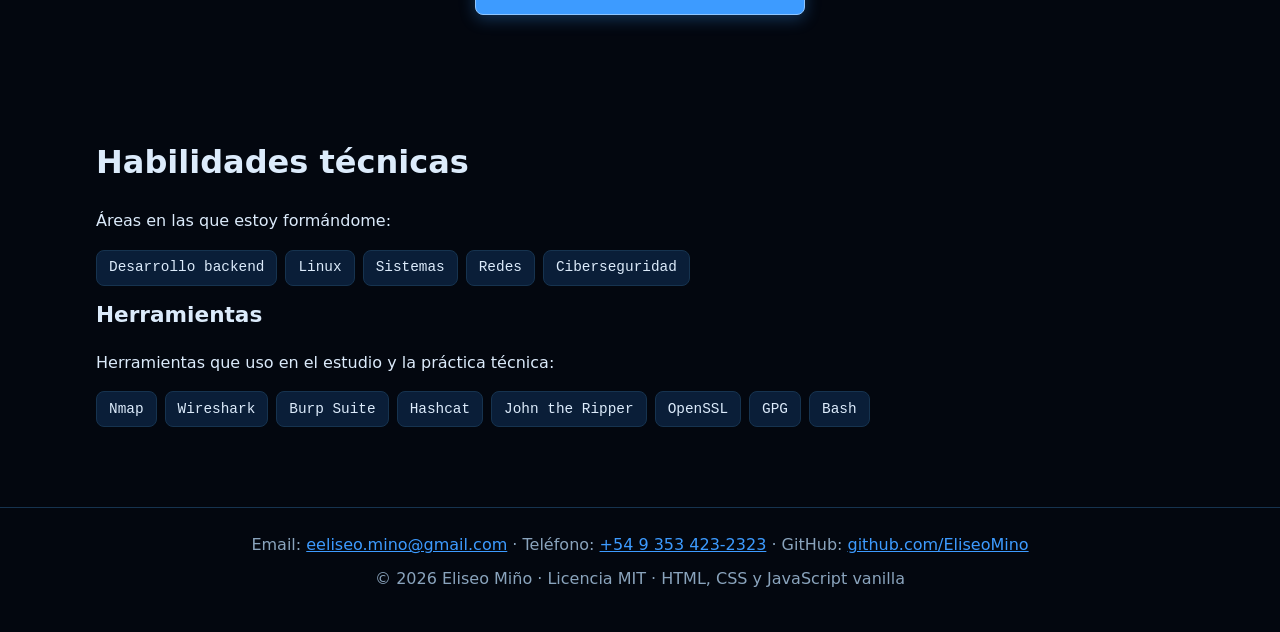
==== commit 6978c818: "c171026 15.29" ====
--- a/index.html
+++ b/index.html
@@ -19,10 +19,10 @@
     <nav class="site-nav" aria-label="Navegación principal">
       <ul>
         <li><a href="#hero">Perfil</a></li>
-        <li><a href="#habilidades">Habilidades</a></li>
         <li><a href="#proyectos">Proyectos</a></li>
         <li><a href="#formacion">Formación y certificaciones</a></li>
         <li><a href="#cv">Curriculum Vitae</a></li>
+        <li><a href="#habilidades">Habilidades</a></li>
       </ul>
     </nav>
   </header>
@@ -34,33 +34,8 @@
       <p class="hero__resumen">Estudiante de Ingeniería en Sistemas en la UTN FRVM (2022 — actualidad), con interés en desarrollo backend, sistemas, redes y ciberseguridad.</p>
     </section>
 
-    <section id="habilidades" class="section" aria-labelledby="habilidades-titulo">
-      <h2 id="habilidades-titulo">Habilidades técnicas</h2>
-      <p>Áreas en las que estoy formándome:</p>
-      <ul class="tags" id="areas-list">
-        <li>Desarrollo backend</li>
-        <li>Linux</li>
-        <li>Sistemas</li>
-        <li>Redes</li>
-        <li>Ciberseguridad</li>
-      </ul>
-      <h3>Herramientas</h3>
-      <p>Herramientas que uso en el estudio y la práctica técnica:</p>
-      <ul class="tags" id="tools-list">
-        <li>Nmap</li>
-        <li>Wireshark</li>
-        <li>Burp Suite</li>
-        <li>Hashcat</li>
-        <li>John the Ripper</li>
-        <li>OpenSSL</li>
-        <li>GPG</li>
-        <li>Bash</li>
-      </ul>
-    </section>
-
     <section id="proyectos" class="section" aria-labelledby="proyectos-titulo">
       <h2 id="proyectos-titulo">Proyectos</h2>
-      <p>Esta sección se completará con proyectos reales a medida que avance mi formación. Los proyectos se publicarán también en GitHub.</p>
       <div id="proyectos__card-list" class="project-card-list"></div>
     </section>
 
@@ -109,6 +84,30 @@
       </p>
     </section>
 
+    <section id="habilidades" class="section" aria-labelledby="habilidades-titulo">
+      <h2 id="habilidades-titulo">Habilidades técnicas</h2>
+      <p>Áreas en las que estoy formándome:</p>
+      <ul class="tags" id="areas-list">
+        <li>Desarrollo backend</li>
+        <li>Linux</li>
+        <li>Sistemas</li>
+        <li>Redes</li>
+        <li>Ciberseguridad</li>
+      </ul>
+      <h3>Herramientas</h3>
+      <p>Herramientas que uso en el estudio y la práctica técnica:</p>
+      <ul class="tags" id="tools-list">
+        <li>Nmap</li>
+        <li>Wireshark</li>
+        <li>Burp Suite</li>
+        <li>Hashcat</li>
+        <li>John the Ripper</li>
+        <li>OpenSSL</li>
+        <li>GPG</li>
+        <li>Bash</li>
+      </ul>
+    </section>
+
   </main>
 
   <footer class="site-footer">
--- a/css/components.css
+++ b/css/components.css
@@ -28,6 +28,56 @@
   padding: 0.35rem 0.75rem;
   font-family: var(--font-mono);
   font-size: 0.9rem;
+}
+
+.project-card-list {
+  display: grid;
+  grid-template-columns: repeat(auto-fit, minmax(min(100%, 18rem), 1fr));
+  gap: var(--space-md);
+}
+
+.project-card {
+  overflow: hidden;
+  background-color: var(--deep);
+  border: 1px solid var(--border);
+  border-radius: var(--radius);
+}
+
+.project-card > h3,
+.project-card > p,
+.project-card > .tags {
+  margin-inline: var(--space-sm);
+}
+
+.project-card > h3 {
+  margin-block: var(--space-sm) var(--space-xs);
+}
+
+.project-card > p {
+  color: var(--muted);
+}
+
+.project-card__image-link {
+  display: block;
+  overflow: hidden;
+  background-color: var(--surface);
+}
+
+.project-card__image-link img {
+  display: block;
+  width: 100%;
+  aspect-ratio: 1;
+  object-fit: contain;
+  background-color: #ffffff;
+}
+
+.project-card__image-link:focus-visible {
+  outline-offset: -3px;
+}
+
+.project-detail__stack {
+  color: var(--muted);
+  font-family: var(--font-mono);
 }
 
 .cert-slider {
@@ -237,4 +287,4 @@
 
 .has-lightbox {
   overflow: hidden;
-}+}
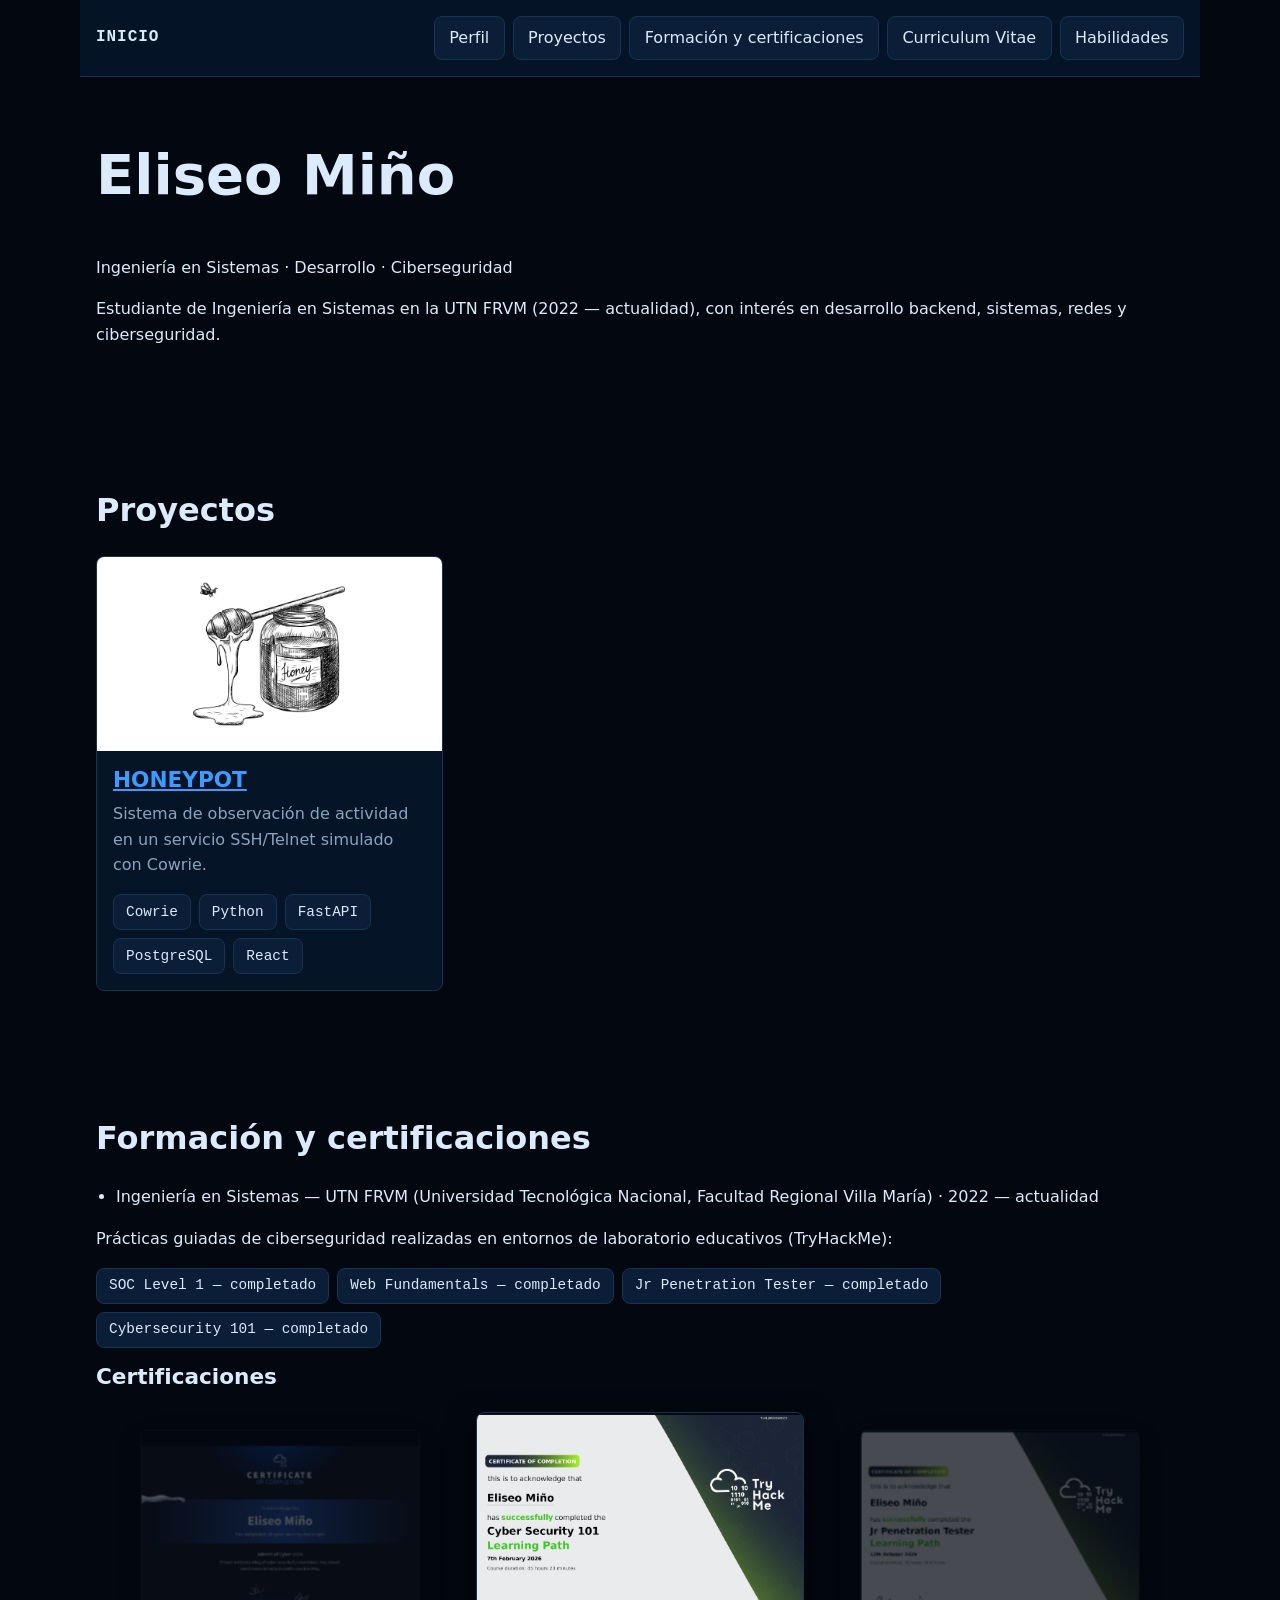
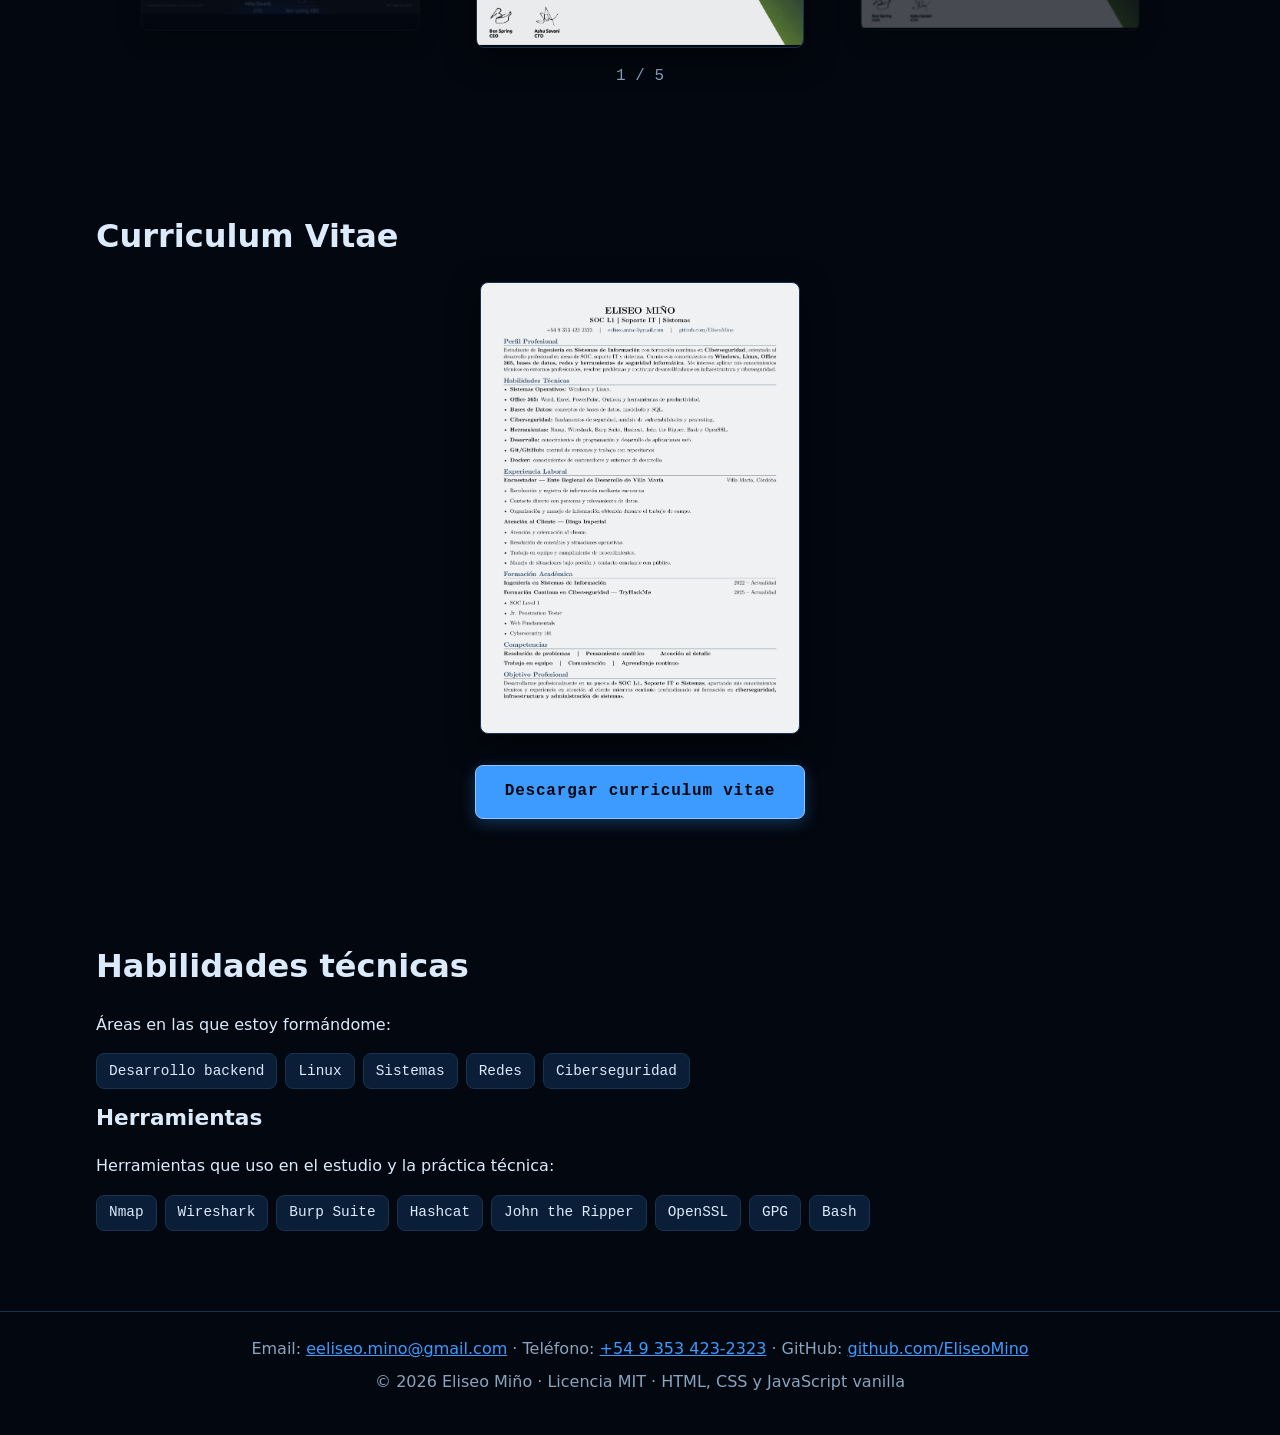
==== commit 19c31c9e: "c" ====
--- a/index.html
+++ b/index.html
@@ -126,8 +126,10 @@
         <p><a href="assets/documents/CV.pdf" target="_blank" rel="noopener noreferrer">Tu navegador no permite previsualizar el PDF aquí. Abrirlo en una pestaña.</a></p>
       </object>
       <a class="btn lightbox__open-pdf" id="cert-lightbox-open-pdf" href="assets/documents/CV.pdf" target="_blank" rel="noopener noreferrer" hidden>Abrir el PDF</a>
-      <figcaption id="cert-lightbox-caption" class="lightbox__caption"></figcaption>
+      <figcaption id="cert-lightbox-caption" class="lightbox__caption" aria-live="polite"></figcaption>
     </figure>
+    <button type="button" class="lightbox__nav lightbox__nav--prev" id="cert-lightbox-prev" aria-label="Imagen anterior" hidden>‹</button>
+    <button type="button" class="lightbox__nav lightbox__nav--next" id="cert-lightbox-next" aria-label="Imagen siguiente" hidden>›</button>
     <button type="button" id="cert-lightbox-close" class="lightbox__close">Cerrar</button>
   </div>
 
--- a/css/components.css
+++ b/css/components.css
@@ -32,11 +32,12 @@
 
 .project-card-list {
   display: grid;
-  grid-template-columns: repeat(auto-fit, minmax(min(100%, 18rem), 1fr));
+  grid-template-columns: repeat(3, minmax(0, 1fr));
   gap: var(--space-md);
 }
 
 .project-card {
+  width: 100%;
   overflow: hidden;
   background-color: var(--deep);
   border: 1px solid var(--border);
@@ -60,13 +61,14 @@
 .project-card__image-link {
   display: block;
   overflow: hidden;
+  aspect-ratio: 16 / 9;
   background-color: var(--surface);
 }
 
 .project-card__image-link img {
   display: block;
   width: 100%;
-  aspect-ratio: 1;
+  height: 100%;
   object-fit: contain;
   background-color: #ffffff;
 }
@@ -78,6 +80,18 @@
 .project-detail__stack {
   color: var(--muted);
   font-family: var(--font-mono);
+}
+
+.honeypot-page h1 {
+  font-size: clamp(1.4rem, 3.5vw, 2.45rem);
+}
+
+.honeypot-page h2 {
+  font-size: clamp(1.05rem, 2.1vw, 1.4rem);
+}
+
+.project-gallery {
+  margin-block-start: var(--space-xl);
 }
 
 .cert-slider {
@@ -108,7 +122,7 @@
   display: block;
   width: 100%;
   height: auto;
-  background-color: #ffffff;
+  background-color: transparent;
   border: 1px solid var(--border);
   border-radius: var(--radius);
   box-shadow: 0 10px 30px rgba(0, 0, 0, 0.55);
@@ -232,7 +246,7 @@
   width: auto;
   max-width: 92vw;
   max-height: 82vh;
-  background-color: #ffffff;
+  background-color: transparent;
   border: 1px solid var(--border);
   border-radius: var(--radius);
   box-shadow: 0 20px 60px rgba(0, 0, 0, 0.6);
@@ -251,6 +265,46 @@
   border: 1px solid var(--border);
   border-radius: var(--radius);
   box-shadow: 0 20px 60px rgba(0, 0, 0, 0.6);
+}
+
+.lightbox__nav {
+  position: absolute;
+  top: 50%;
+  display: grid;
+  width: 44px;
+  height: 44px;
+  place-items: center;
+  transform: translateY(-50%);
+  background-color: rgba(10, 30, 56, 0.82);
+  color: var(--text);
+  border: 1px solid var(--border);
+  border-radius: 50%;
+  font: inherit;
+  font-size: 1.5rem;
+  line-height: 1;
+  cursor: pointer;
+}
+
+.lightbox__nav--prev {
+  left: var(--space-sm);
+}
+
+.lightbox__nav--next {
+  right: var(--space-sm);
+}
+
+.lightbox__nav:hover {
+  border-color: var(--accent);
+  color: var(--accent-soft);
+}
+
+.lightbox__nav:focus-visible {
+  outline: 2px solid var(--accent-soft);
+  outline-offset: 3px;
+}
+
+.lightbox__nav[hidden] {
+  display: none;
 }
 
 .lightbox__caption {
--- a/css/responsive.css
+++ b/css/responsive.css
@@ -1,6 +1,16 @@
+@media (max-width: 55rem) {
+  .project-card-list {
+    grid-template-columns: repeat(2, minmax(0, 1fr));
+  }
+}
+
 @media (max-width: 40rem) {
+  .project-card-list {
+    grid-template-columns: 1fr;
+  }
+
   .cert-slider {
     --cert-w: clamp(8.5rem, 31vw, 11.5rem);
     --cert-gap: 1rem;
   }
-}+}
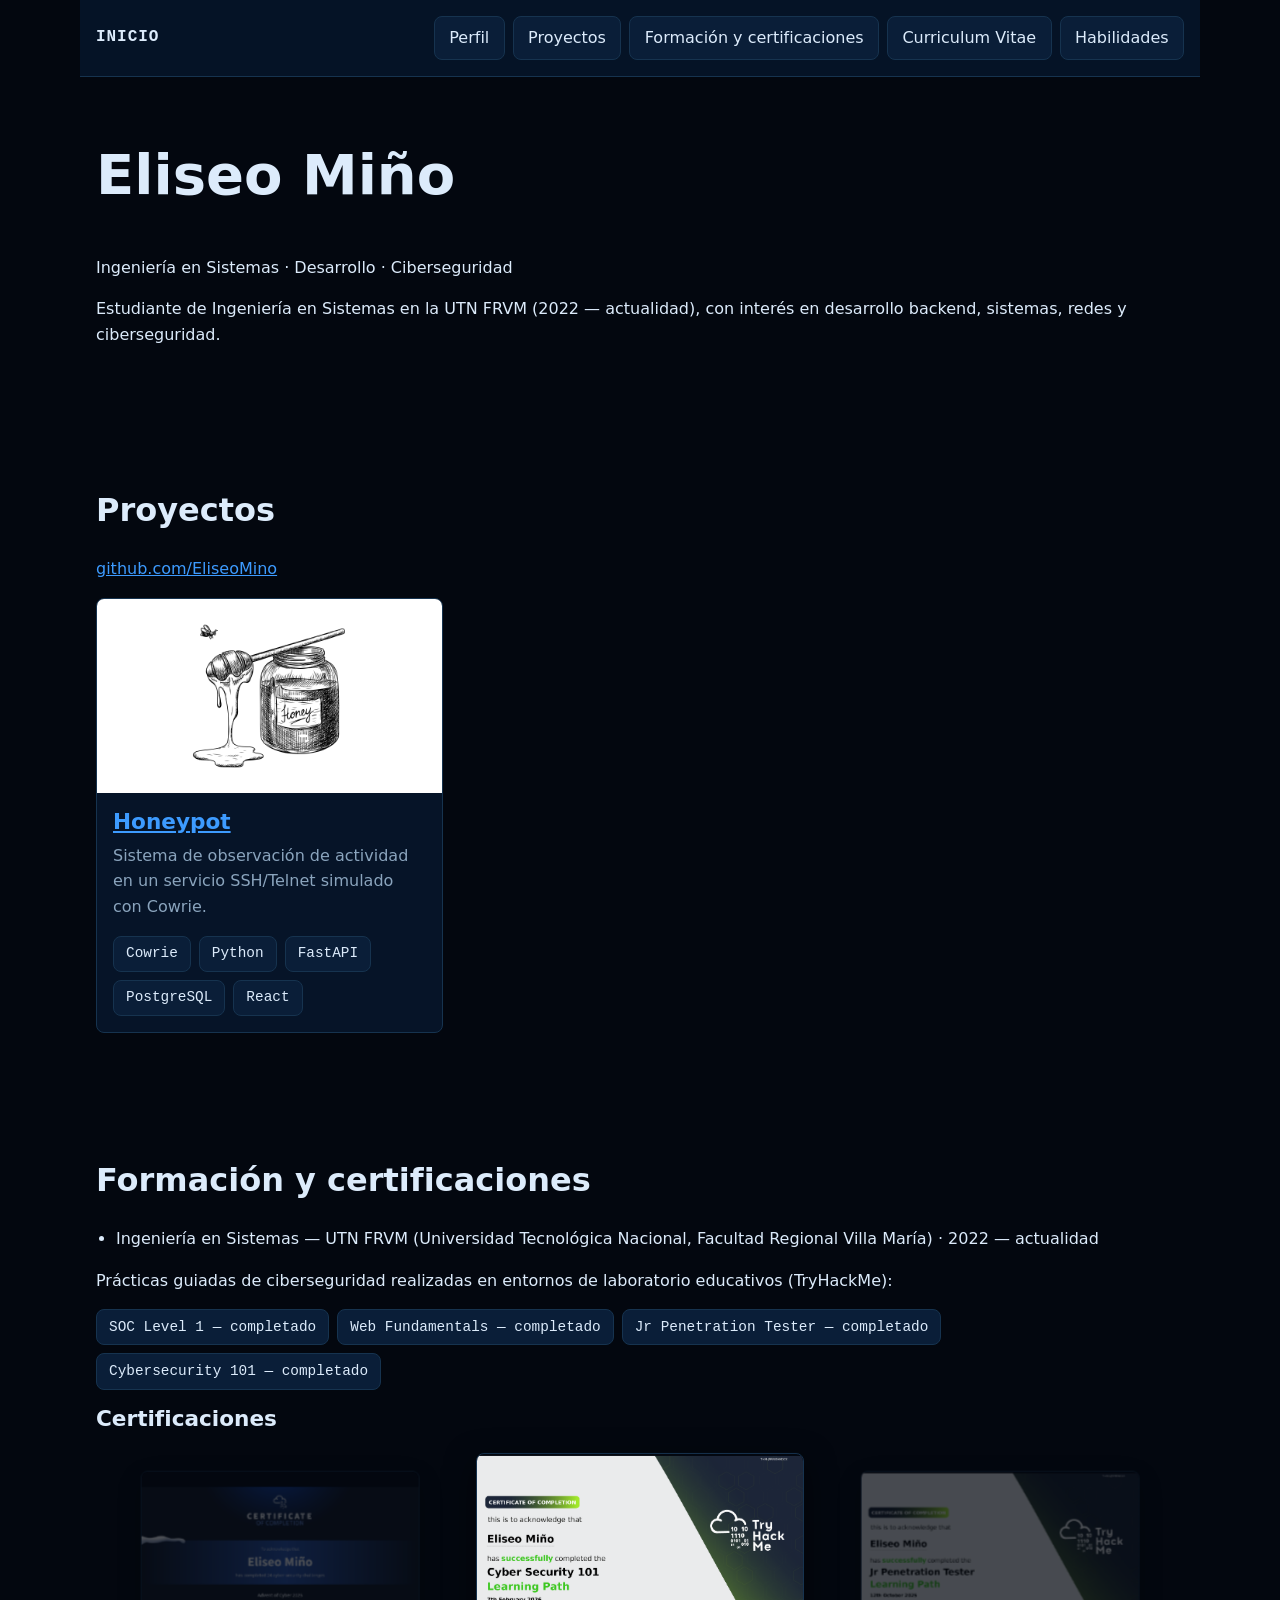
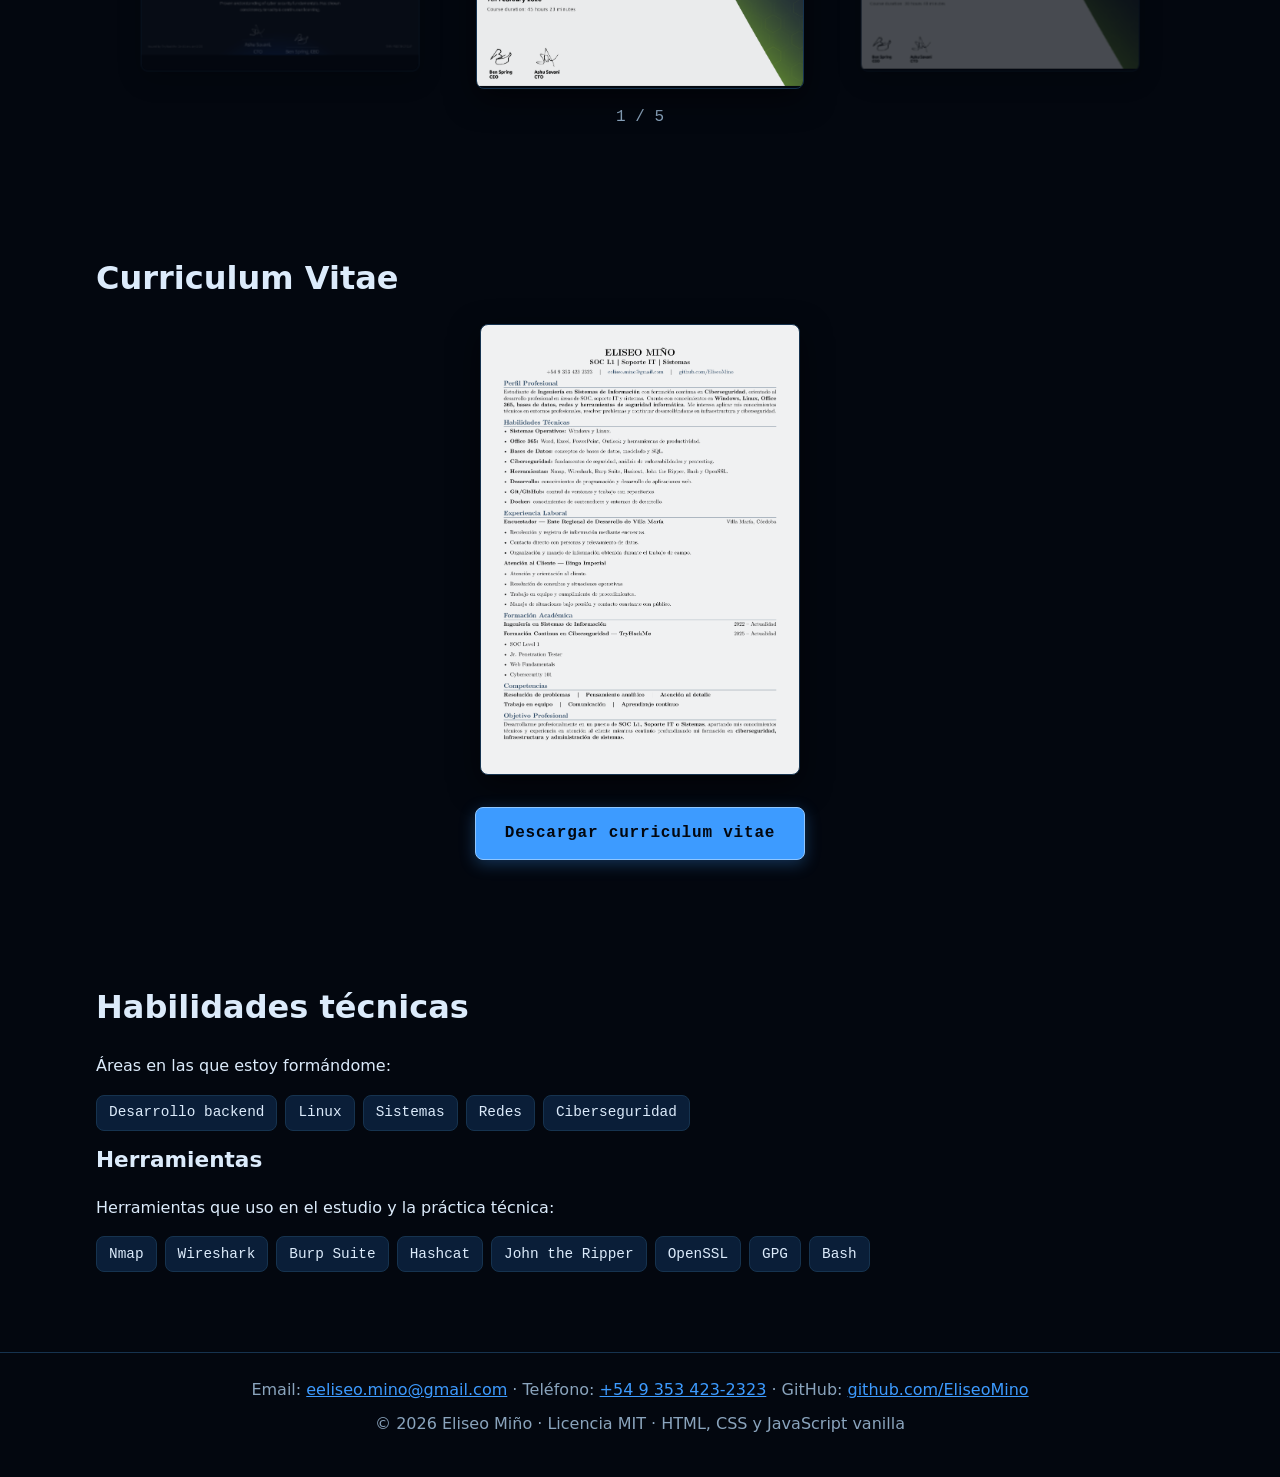
==== commit 98c53d2a: "Add project repository links" ====
--- a/index.html
+++ b/index.html
@@ -36,6 +36,7 @@
 
     <section id="proyectos" class="section" aria-labelledby="proyectos-titulo">
       <h2 id="proyectos-titulo">Proyectos</h2>
+      <p><a href="https://github.com/EliseoMino" rel="noopener noreferrer">github.com/EliseoMino</a></p>
       <div id="proyectos__card-list" class="project-card-list"></div>
     </section>
 
